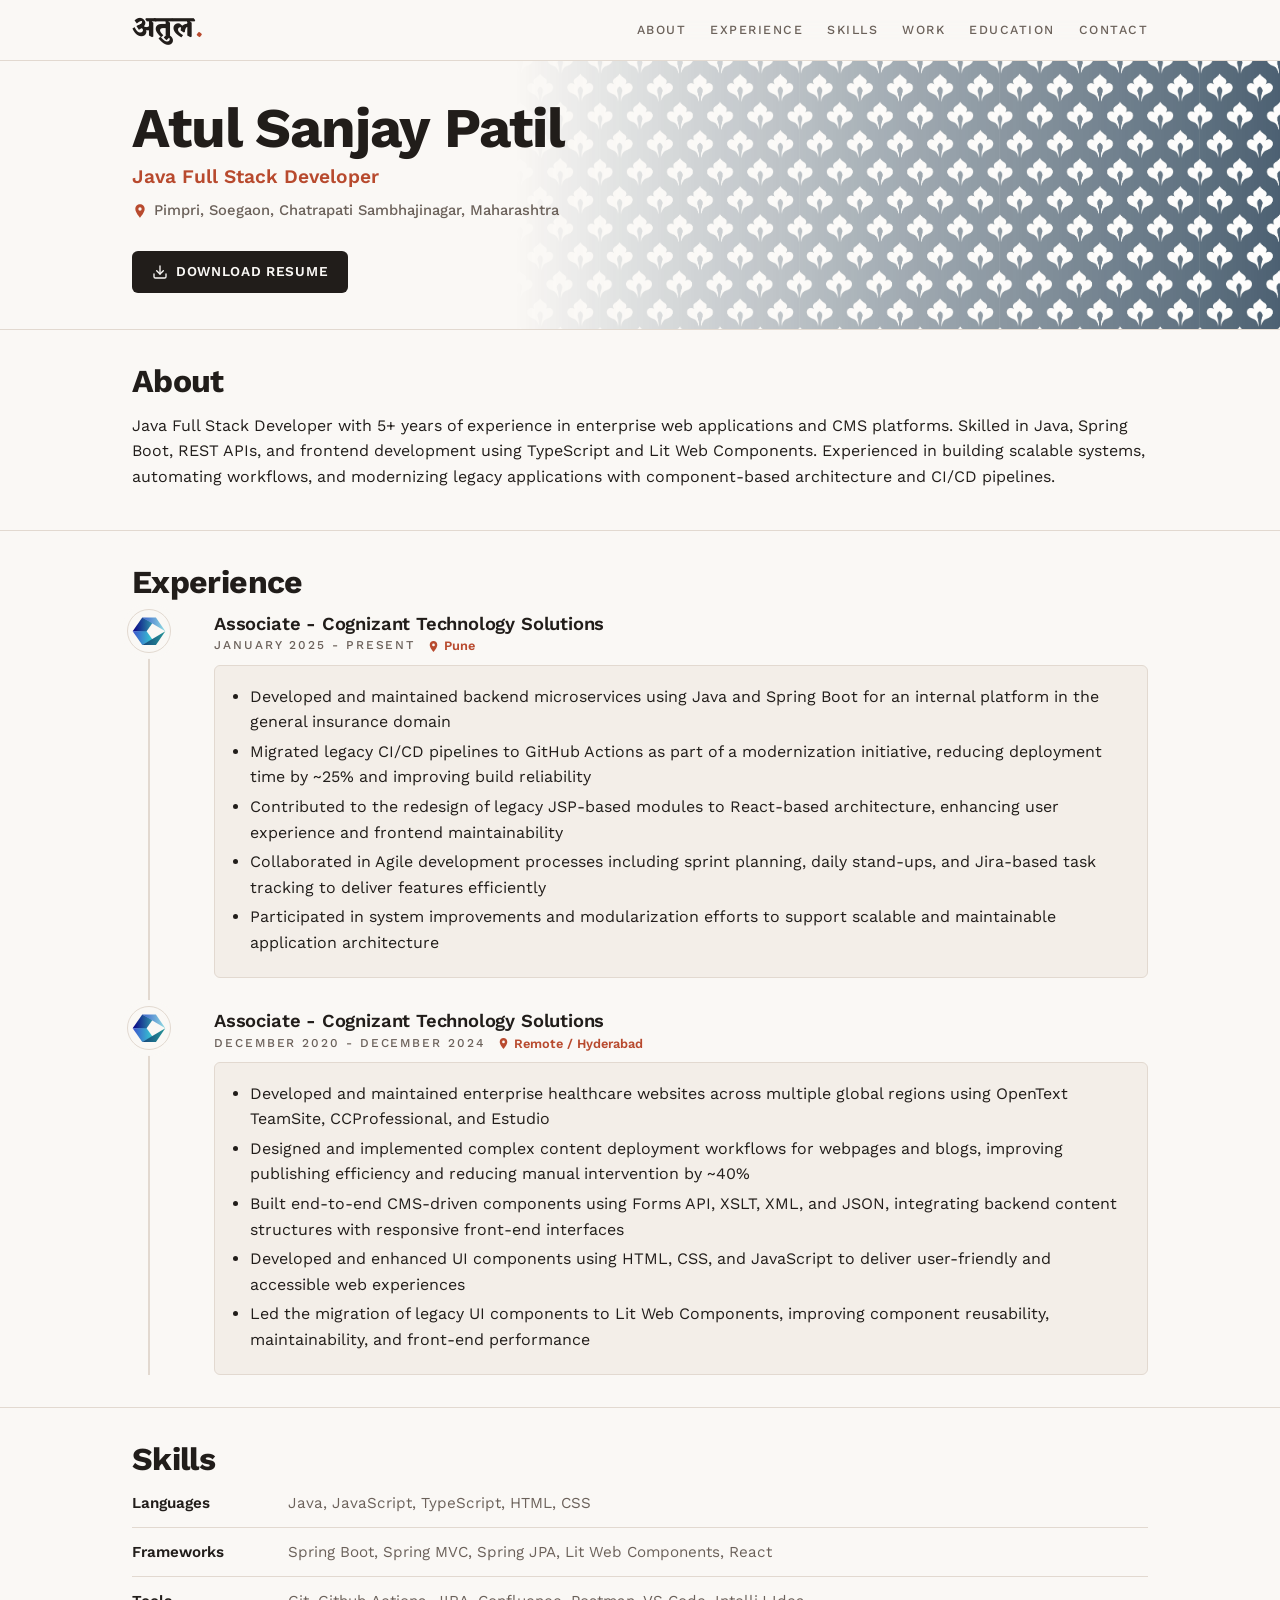
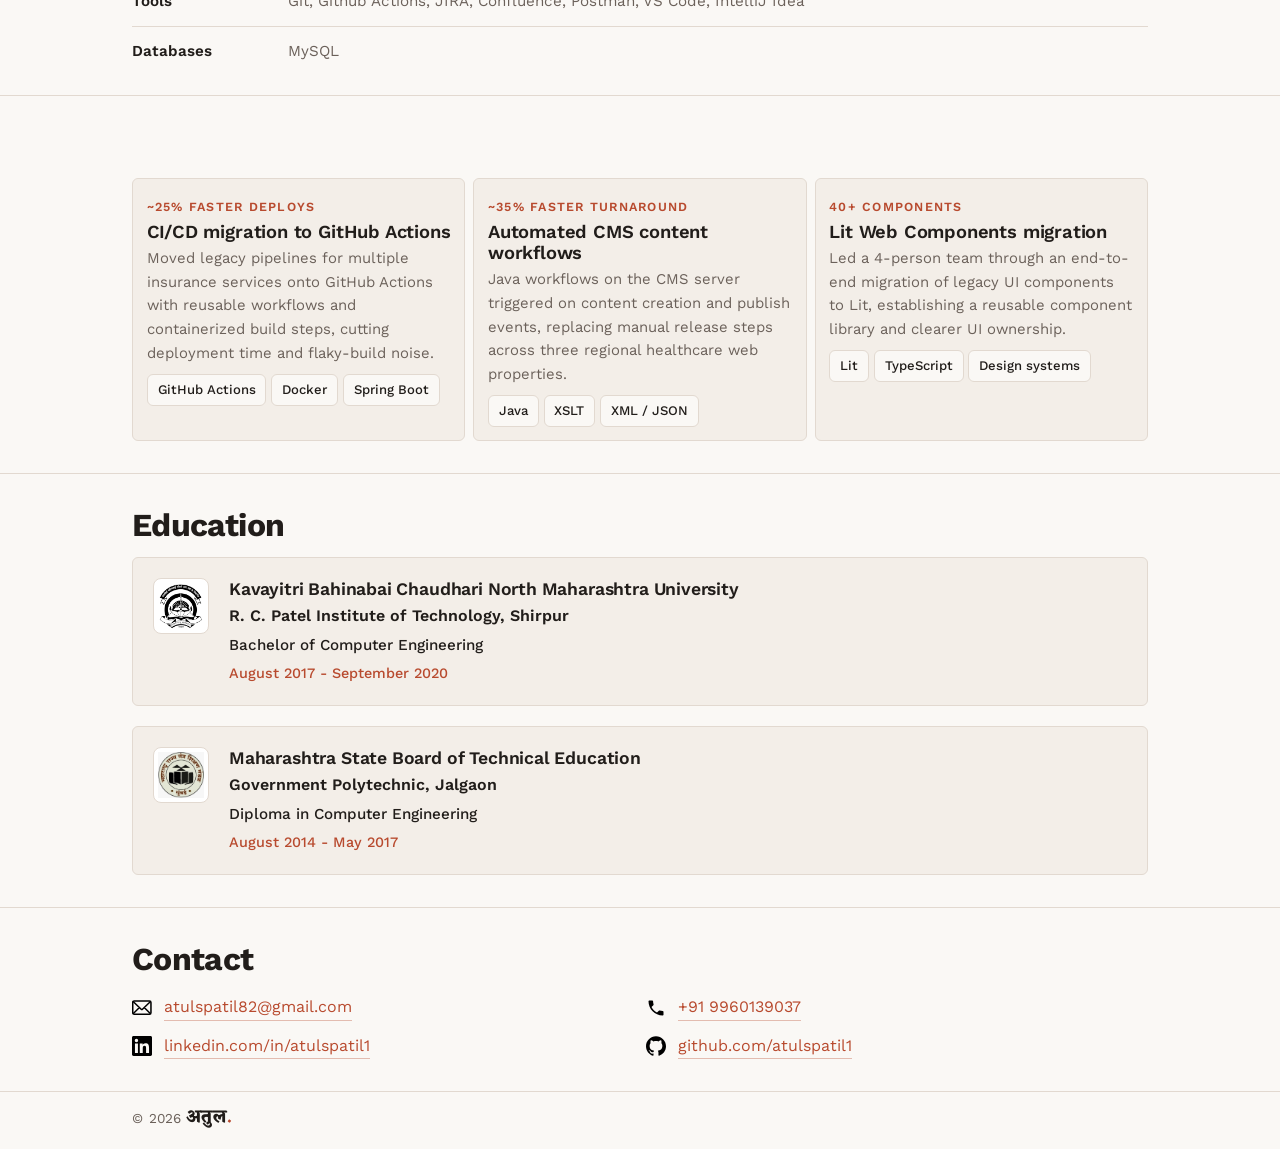
==== index.html @ c7708aee "refactor: rename webpage" ====
<!doctype html>
<html lang="en">

    <head>
        <meta charset="utf-8" />
        <meta name="viewport" content="width=device-width, initial-scale=1" />
        <title>Atul Sanjay Patil - Java Full Stack Developer</title>
        <meta name="description" content="Portfolio of Atul Sanjay Patil, a Java Full Stack Developer with 5+ years of experience." />
        <meta property="og:title" content="Atul Sanjay Patil - Java Full Stack Developer" />
        <meta property="og:description" content="Java, Spring Boot microservices, REST APIs and CI/CD automation for high-compliance enterprise platforms." />
        <meta property="og:type" content="website" />
        <link rel="canonical" href="https://atulspatil1.github.io/portfolio/" />
        <link rel="preconnect" href="https://fonts.googleapis.com" />
        <link rel="preconnect" href="https://fonts.gstatic.com" crossorigin />
        <link rel="stylesheet" href="https://fonts.googleapis.com/css2?family=Eczar:wght@700&family=Work+Sans:wght@400;500;600;700&display=swap" />
        <script type="application/ld+json">
        {
            "@context": "https://schema.org",
            "@type": "Person",
            "name": "Atul Sanjay Patil",
            "jobTitle": "Java Full Stack Developer",
            "email": "mailto:atulspatil82@gmail.com",
            "telephone": "+91-9960139037",
            "sameAs": [
            "https://linkedin.com/in/atulspatil1",
            "https://github.com/atulspatil1"
            ]
        }
        </script>
        <link rel="stylesheet" href="assets/css/style.css">
    </head>

    <body>
        <header class="site-header">
            <div class="wrap nav-inner">
                <a class="brand" href="#top">अतुल<span>.</span></a>
                <button class="mobile-menu-toggle" aria-expanded="false" aria-controls="primary-navigation" aria-label="Toggle navigation">
                    <svg class="icon-menu" width="24" height="24" viewBox="0 0 24 24" fill="none" stroke="currentColor"
                        stroke-width="2" stroke-linecap="round" stroke-linejoin="round">
                        <line x1="3" y1="12" x2="21" y2="12"></line>
                        <line x1="3" y1="6" x2="21" y2="6"></line>
                        <line x1="3" y1="18" x2="21" y2="18"></line>
                    </svg>
                    <svg class="icon-close" width="24" height="24" viewBox="0 0 24 24" fill="none" stroke="currentColor"
                        stroke-width="2" stroke-linecap="round" stroke-linejoin="round" style="display:none;">
                        <line x1="18" y1="6" x2="6" y2="18"></line>
                        <line x1="6" y1="6" x2="18" y2="18"></line>
                    </svg>
                </button>
                <nav id="primary-navigation" class="nav-links" aria-label="Section navigation">
                    <a href="#about">About</a>
                    <a href="#experience">Experience</a>
                    <a href="#skills">Skills</a>
                    <a href="#projects">Work</a>
                    <a href="#education">Education</a>
                    <a href="#contact">Contact</a>
                </nav>
            </div>
        </header>

        <main id="top">
            <!-- HERO -->
            <section class="hero">
                <div class="hero-bg"></div>
                <div class="wrap">
                    <h1 class="reveal">Atul Sanjay Patil</h1>
                    <p class="hero-title reveal">Java Full Stack Developer</p>
                    <p class="hero-location reveal">
                        <svg xmlns="http://www.w3.org/2000/svg" viewBox="0 0 24 24">
                            <path
                                d="M12 2C8.13 2 5 5.13 5 9c0 5.25 7 13 7 13s7-7.75 7-13c0-3.87-3.13-7-7-7zm0 9.5a2.5 2.5 0 1 1 0-5 2.5 2.5 0 0 1 0 5z" />
                        </svg>
                        Pimpri, Soegaon, Chatrapati Sambhajinagar, Maharashtra
                    </p>
                    <div class="reveal">
                        <a href="assets/docs/Atul-Sanjay-Patil_Resume.pdf" target="_blank" class="btn">
                            <svg xmlns="http://www.w3.org/2000/svg" width="24" height="24" viewBox="0 0 24 24" fill="none"
                                stroke="currentColor" stroke-width="2" stroke-linecap="round" stroke-linejoin="round">
                                <path d="M21 15v4a2 2 0 0 1-2 2H5a2 2 0 0 1-2-2v-4"></path>
                                <polyline points="7 10 12 15 17 10"></polyline>
                                <line x1="12" y1="15" x2="12" y2="3"></line>
                            </svg>
                            Download Resume
                        </a>
                    </div>
                </div>
            </section>

            <!-- ABOUT -->
            <section id="about">
                <div class="wrap">
                    <div class="section-head reveal">
                        <h2>About</h2>
                    </div>
                    <div class="about-text reveal">
                        <p>
                            Java Full Stack Developer with 5+ years of experience in enterprise web applications and CMS
                            platforms. Skilled in Java, Spring Boot, REST APIs, and frontend development using TypeScript
                            and Lit Web Components. Experienced in building scalable systems, automating workflows, and
                            modernizing legacy applications with component-based architecture and CI/CD pipelines.
                        </p>
                    </div>
                </div>
            </section>

            <!-- EXPERIENCE -->
            <section id="experience">
                <div class="wrap">
                    <div class="section-head reveal">
                        <h2>Experience</h2>
                    </div>
                    <div class="timeline">
                        <article class="job reveal">
                            <h3>Associate - Cognizant Technology Solutions</h3>
                            <div class="job-meta">
                                <span class="label">January 2025 - Present</span>
                                <span class="location-label">
                                    <svg xmlns="http://www.w3.org/2000/svg" viewBox="0 0 24 24">
                                        <path
                                            d="M12 2C8.13 2 5 5.13 5 9c0 5.25 7 13 7 13s7-7.75 7-13c0-3.87-3.13-7-7-7zm0 9.5a2.5 2.5 0 1 1 0-5 2.5 2.5 0 0 1 0 5z" />
                                    </svg>
                                    Pune
                                </span>
                            </div>
                            <div class="job-body">
                                <ul>
                                    <li>Developed and maintained backend microservices using Java and Spring Boot for an internal platform in the general insurance domain</li>
                                    <li>Migrated legacy CI/CD pipelines to GitHub Actions as part of a modernization initiative, reducing deployment time by ~25% and improving build reliability</li>
                                    <li>Contributed to the redesign of legacy JSP-based modules to React-based architecture, enhancing user experience and frontend maintainability</li>
                                    <li>Collaborated in Agile development processes including sprint planning, daily stand-ups, and Jira-based task tracking to deliver features efficiently</li>
                                    <li>Participated in system improvements and modularization efforts to support scalable and maintainable application architecture</li>
                                </ul>
                            </div>
                        </article>

                        <article class="job reveal">
                            <h3>Associate - Cognizant Technology Solutions</h3>
                            <div class="job-meta">
                                <span class="label">December 2020 - December 2024</span>
                                <span class="location-label">
                                    <svg xmlns="http://www.w3.org/2000/svg" viewBox="0 0 24 24">
                                        <path
                                            d="M12 2C8.13 2 5 5.13 5 9c0 5.25 7 13 7 13s7-7.75 7-13c0-3.87-3.13-7-7-7zm0 9.5a2.5 2.5 0 1 1 0-5 2.5 2.5 0 0 1 0 5z" />
                                    </svg>
                                    Remote / Hyderabad
                                </span>
                            </div>
                            <div class="job-body">
                                <ul>
                                    <li>Developed and maintained enterprise healthcare websites across multiple global regions using OpenText TeamSite, CCProfessional, and Estudio</li>
                                    <li>Designed and implemented complex content deployment workflows for webpages and blogs, improving publishing efficiency and reducing manual intervention by ~40%</li>
                                    <li>Built end-to-end CMS-driven components using Forms API, XSLT, XML, and JSON, integrating backend content structures with responsive front-end interfaces</li>
                                    <li>Developed and enhanced UI components using HTML, CSS, and JavaScript to deliver user-friendly and accessible web experiences</li>
                                    <li>Led the migration of legacy UI components to Lit Web Components, improving component reusability, maintainability, and front-end performance</li>
                                </ul>
                            </div>
                        </article>
                    </div>
                </div>
            </section>

            <!-- SKILLS -->
            <section id="skills">
                <div class="wrap">
                    <div class="section-head reveal">
                        <h2>Skills</h2>
                    </div>
                    <dl class="skills-list reveal">
                        <div class="skill-row">
                            <dt>Languages</dt>
                            <dd>Java, JavaScript, TypeScript, HTML, CSS</dd>
                        </div>
                        <div class="skill-row">
                            <dt>Frameworks</dt>
                            <dd>Spring Boot, Spring MVC, Spring JPA, Lit Web Components, React</dd>
                        </div>
                        <div class="skill-row">
                            <dt>Tools</dt>
                            <dd>Git, Github Actions, JIRA, Confluence, Postman, VS Code, IntelliJ Idea</dd>
                        </div>
                        <div class="skill-row">
                            <dt>Databases</dt>
                            <dd>MySQL</dd>
                        </div>
                    </dl>
                </div>
            </section>

            <!-- PROJECTS -->
            <section id="projects">
                <div class="wrap">
                    <div class="section-head reveal">
                        <h2>Selected Work</h2>
                    </div>
                    <div class="grid grid-3">
                        <article class="card reveal">
                            <span class="project-impact">~25% faster deploys</span>
                            <h3>CI/CD migration to GitHub Actions</h3>
                            <p>Moved legacy pipelines for multiple insurance services onto GitHub Actions with reusable workflows and containerized build steps, cutting deployment time and flaky-build noise.</p>
                            <div class="chips">
                                <span class="chip">GitHub Actions</span>
                                <span class="chip">Docker</span>
                                <span class="chip">Spring Boot</span>
                            </div>
                        </article>
                        <article class="card reveal">
                            <span class="project-impact">~35% faster turnaround</span>
                            <h3>Automated CMS content workflows</h3>
                            <p>Java workflows on the CMS server triggered on content creation and publish events, replacing manual release steps across three regional healthcare web properties.</p>
                            <div class="chips">
                                <span class="chip">Java</span>
                                <span class="chip">XSLT</span>
                                <span class="chip">XML / JSON</span>
                            </div>
                        </article>
                        <article class="card reveal">
                            <span class="project-impact">40+ components</span>
                            <h3>Lit Web Components migration</h3>
                            <p>Led a 4-person team through an end-to-end migration of legacy UI components to Lit, establishing a reusable component library and clearer UI ownership.</p>
                            <div class="chips">
                                <span class="chip">Lit</span>
                                <span class="chip">TypeScript</span>
                                <span class="chip">Design systems</span>
                            </div>
                        </article>
                    </div>
                </div>
            </section>

            <!-- EDUCATION -->
            <section id="education">
                <div class="wrap">
                    <div class="section-head reveal">
                        <h2>Education</h2>
                    </div>
                    <div class="edu-list">
                        <article class="edu-item reveal">
                            <div class="edu-logo-wrapper">
                                <img src="assets/images/kbcnmu-logo.png" alt="KBCNMU Logo" />
                            </div>
                            <div class="edu-content">
                                <h3>Kavayitri Bahinabai Chaudhari North Maharashtra University</h3>
                                <p class="edu-college">R. C. Patel Institute of Technology, Shirpur</p>
                                <p class="edu-degree">Bachelor of Computer Engineering</p>
                                <p class="edu-date">August 2017 - September 2020</p>
                            </div>
                        </article>
                        <article class="edu-item reveal">
                            <div class="edu-logo-wrapper">
                                <img src="assets/images/msbte-logo.png" alt="MSBTE Logo" />
                            </div>
                            <div class="edu-content">
                                <h3>Maharashtra State Board of Technical Education</h3>
                                <p class="edu-college">Government Polytechnic, Jalgaon</p>
                                <p class="edu-degree">Diploma in Computer Engineering</p>
                                <p class="edu-date">August 2014 - May 2017</p>
                            </div>
                        </article>
                    </div>
                </div>
            </section>

            <!-- CONTACT -->
            <section id="contact">
                <div class="wrap">
                    <div class="section-head reveal">
                        <h2>Contact</h2>
                    </div>
                    <ul class="contact-list reveal">
                        <li>
                            <img src="assets/icons/email-icon.svg" alt="Email" class="contact-icon" />
                            <a href="mailto:atulspatil82@gmail.com">atulspatil82@gmail.com</a>
                        </li>
                        <li>
                            <img src="assets/icons/phone-icon.svg" alt="Phone" class="contact-icon" />
                            <a href="tel:+919960139037">+91 9960139037</a>
                        </li>
                        <li>
                            <img src="assets/icons/linkedin-icon.svg" alt="LinkedIn" class="contact-icon" />
                            <a href="https://linkedin.com/in/atulspatil1" target="_blank"
                                rel="noopener">linkedin.com/in/atulspatil1</a>
                        </li>
                        <li>
                            <img src="assets/icons/github-icon.svg" alt="GitHub" class="contact-icon" />
                            <a href="https://github.com/atulspatil1" target="_blank"
                                rel="noopener">github.com/atulspatil1</a>
                        </li>
                    </ul>

                </div>
            </section>
        </main>

        <footer>
            <div class="wrap" style="display: flex; align-items: center; gap: 0.35rem;">© <span id="year">2026</span> <span
                    class="brand" style="font-size: 1.1rem;">अतुल<span>.</span></span></div>
        </footer>

        <script src="assets/js/main.js"></script>
    </body>

</html>
---- assets/css/style.css ----
:root {
    --base: #faf8f5;
    --surface: #f3eee8;
    --line: #e2d9d0;
    --ink: #211d1a;
    --muted: #6b615a;
    --terracotta: #b84a2e;
    --radius: 6px;
    --maxw: 1080px;
}

*,
*::before,
*::after {
    box-sizing: border-box;
}

html {
    scroll-behavior: smooth;
}

body {
    margin: 0;
    background: var(--base);
    color: var(--ink);
    font-family: "Work Sans", system-ui, -apple-system, sans-serif;
    font-size: 1rem;
    font-weight: 400;
    line-height: 1.6;
    -webkit-font-smoothing: antialiased;
}

h1,
h2,
h3 {
    margin: 0;
    line-height: 1.15;
    letter-spacing: -0.02em;
}

h1 {
    font-size: clamp(2.25rem, 6vw, 3.5rem);
    font-weight: 700;
}

h2 {
    font-size: clamp(1.5rem, 3.5vw, 1.75rem);
    font-weight: 600;
}

h3 {
    font-size: 1.15rem;
    font-weight: 600;
    letter-spacing: -0.01em;
}

p {
    margin: 0 0 0.5rem;
}

a {
    color: var(--terracotta);
    text-decoration: none;
    border-bottom: 1px solid rgba(184, 74, 46, 0.35);
    transition: color 0.2s ease, border-color 0.2s ease;
}

a:hover {
    color: #8f3722;
    border-color: #8f3722;
}

:focus-visible {
    outline: 2px solid var(--terracotta);
    outline-offset: 3px;
}

ul {
    margin: 0;
    padding-left: 1.1rem;
}

li {
    margin-bottom: 0.25rem;
}

.wrap {
    width: 100%;
    max-width: var(--maxw);
    margin: 0 auto;
    padding: 0 1.25rem;
}

.label {
    font-size: 0.75rem;
    font-weight: 500;
    letter-spacing: 0.16em;
    text-transform: uppercase;
    color: var(--muted);
}

.location-label {
    display: inline-flex;
    align-items: center;
    gap: 0.25rem;
    font-size: 0.8rem;
    font-weight: 600;
    color: var(--terracotta);
}

.location-label svg {
    width: 13px;
    height: 13px;
    fill: currentColor;
    flex-shrink: 0;
}

/* ---------- nav ---------- */
.site-header {
    position: sticky;
    top: 0;
    z-index: 40;
    background: rgba(250, 248, 245, 0.9);
    backdrop-filter: blur(10px);
    border-bottom: 1px solid var(--line);
}

.nav-inner {
    display: flex;
    align-items: center;
    justify-content: space-between;
    gap: 1rem;
    min-height: 60px;
}

.brand {
    font-family: "Eczar", system-ui, -apple-system, sans-serif;
    font-weight: 700;
    font-size: 1.7rem;
    letter-spacing: 0.01em;
    color: var(--ink);
    border: 0;
}

.brand span {
    color: var(--terracotta);
}

.mobile-menu-toggle {
    display: block;
    background: none;
    border: none;
    color: var(--ink);
    cursor: pointer;
    padding: 0.5rem;
    margin-right: -0.5rem;
    z-index: 100;
}

.mobile-menu-toggle svg {
    width: 24px;
    height: 24px;
}

.nav-links {
    display: none;
    position: absolute;
    top: 100%;
    left: 0;
    width: 100%;
    background: rgba(250, 248, 245, 0.98);
    backdrop-filter: blur(10px);
    flex-direction: column;
    gap: 1.5rem;
    padding: 2rem 1.5rem;
    border-bottom: 1px solid var(--line);
    box-shadow: 0 10px 20px rgba(0, 0, 0, 0.05);
}

.nav-links.active {
    display: flex;
}

.nav-links a {
    font-size: 1rem;
    font-weight: 500;
    letter-spacing: 0.12em;
    text-transform: uppercase;
    color: var(--muted);
    border: 0;
    padding: 0.5rem 0;
}

.nav-links a:hover {
    color: var(--terracotta);
}

/* ---------- sections ---------- */
section {
    padding: 1.5rem 0;
    border-top: 1px solid var(--line);
    scroll-margin-top: 75px;
}

.section-head {
    margin-bottom: 0.75rem;
}

.section-head h2 {
    font-size: clamp(1.5rem, 3.5vw, 2rem);
    font-weight: 700;
    letter-spacing: -0.02em;
    color: var(--ink);
    margin: 0;
    line-height: 1.2;
}

.hero {
    position: relative;
    border-top: 0;
    padding: 1.5rem 0 1.75rem;
    overflow: hidden;
}

.hero-bg {
    position: absolute;
    top: 0;
    right: 0;
    bottom: 0;
    left: 0;
    background-image: url('../motifs/red-kamal.png');
    transition: background-image 1s ease-in-out;
    background-repeat: repeat;
    background-size: 200px;
    opacity: 0.7;
    mask-image: linear-gradient(to right, transparent 0%, transparent 40%, black 100%);
    -webkit-mask-image: linear-gradient(to right, transparent 0%, transparent 40%, black 100%);
    pointer-events: none;
    z-index: 0;
}

.hero .wrap {
    position: relative;
    z-index: 1;
}

.hero h1 {
    margin: 0.2rem 0 0.1rem;
}

.hero-title {
    font-size: clamp(1rem, 2.4vw, 1.2rem);
    font-weight: 600;
    color: var(--terracotta);
    margin-bottom: 0.4rem;
}

.hero-location {
    display: flex;
    align-items: center;
    gap: 0.4rem;
    color: var(--muted);
    font-size: 0.92rem;
    font-weight: 500;
    margin-top: 0.25rem;
}

.hero-location svg {
    width: 16px;
    height: 16px;
    fill: var(--terracotta);
    flex-shrink: 0;
}

.btn {
    display: inline-flex;
    align-items: center;
    gap: 0.5rem;
    background: var(--ink);
    color: var(--base);
    padding: 0.65rem 1.25rem;
    border-radius: var(--radius);
    font-size: 0.85rem;
    font-weight: 600;
    letter-spacing: 0.05em;
    text-transform: uppercase;
    border: 0;
    margin-top: 1.25rem;
    transition: transform 0.2s, background 0.2s;
}

.btn:hover {
    transform: translateY(-2px);
    background: var(--terracotta);
    color: #fff;
}

.btn svg {
    width: 16px;
    height: 16px;
}

/* ---------- about ---------- */
/* ---------- timeline ---------- */
.timeline {
    position: relative;
    padding-left: 3rem;
    margin-left: 0.5rem;
    border-left: 2px solid var(--line);
}

.job {
    position: relative;
    padding-bottom: 2rem;
}

.job:last-child {
    padding-bottom: 0;
}

.job::before {
    content: "";
    position: absolute;
    left: calc(-3rem - 23px);
    top: -0.25rem;
    width: 44px;
    height: 44px;
    background-image: url('../icons/cognizant-logo.svg');
    background-size: 80%;
    background-repeat: no-repeat;
    background-position: center;
    background-color: var(--base);
    border: 1px solid var(--line);
    border-radius: 50%;
    box-shadow: 0 0 0 6px var(--base);
}

.job-meta {
    display: flex;
    flex-wrap: wrap;
    gap: 0.35rem 0.75rem;
    margin: 0.15rem 0 0.5rem;
}

.job-body {
    background: var(--surface);
    border: 1px solid var(--line);
    border-radius: var(--radius);
    padding: 0.9rem;
    transition: transform 0.2s ease, box-shadow 0.2s ease, border-color 0.2s ease;
}

.job-body:hover {
    transform: translateY(-3px);
    border-color: rgba(184, 74, 46, 0.5);
    box-shadow: 0 14px 30px -20px rgba(33, 29, 26, 0.7);
}

/* ---------- skills list ---------- */
.skills-list {
    margin: 0;
    padding: 0;
    display: flex;
    flex-direction: column;
    gap: 0.75rem;
}

.skill-row {
    display: grid;
    grid-template-columns: 1fr;
    gap: 0.15rem;
    padding-bottom: 0.75rem;
    border-bottom: 1px solid var(--line);
}

.skill-row:last-child {
    border-bottom: none;
    padding-bottom: 0;
}

.skill-row dt {
    font-weight: 600;
    color: var(--ink);
    font-size: 0.95rem;
}

.skill-row dd {
    margin: 0;
    color: var(--muted);
    font-size: 0.95rem;
    line-height: 1.5;
}

/* ---------- education ---------- */
.edu-list {
    display: flex;
    flex-direction: column;
    gap: 1.25rem;
}

.edu-item {
    display: flex;
    gap: 1.25rem;
    align-items: flex-start;
    padding: 1.25rem;
    background: var(--surface);
    border: 1px solid var(--line);
    border-radius: var(--radius);
    transition: transform 0.2s ease, box-shadow 0.2s ease, border-color 0.2s ease;
}

.edu-item:hover {
    transform: translateY(-3px);
    border-color: rgba(184, 74, 46, 0.4);
    box-shadow: 0 12px 24px -12px rgba(33, 29, 26, 0.5);
}

.edu-logo-wrapper {
    width: 56px;
    height: 56px;
    flex-shrink: 0;
    background: #fff;
    border-radius: 8px;
    border: 1px solid var(--line);
    padding: 4px;
    display: flex;
    align-items: center;
    justify-content: center;
}

.edu-logo-wrapper img {
    max-width: 100%;
    max-height: 100%;
    object-fit: contain;
}

.edu-content h3 {
    margin: 0 0 0.15rem;
    font-size: 1.1rem;
    color: var(--ink);
    line-height: 1.3;
}

.edu-college {
    font-weight: 600;
    color: var(--ink);
    margin-bottom: 0.25rem;
    font-size: 1rem;
}

.edu-degree {
    font-weight: 500;
    color: var(--ink);
    font-size: 0.95rem;
    margin-bottom: 0.3rem;
}

.edu-date {
    color: var(--terracotta);
    font-size: 0.9rem;
    font-weight: 500;
    margin: 0;
}


@media (max-width: 640px) {
    .edu-item {
        flex-direction: column;
        gap: 1rem;
        padding: 1.25rem;
    }
}

/* ---------- cards / grids ---------- */
.grid {
    display: grid;
    gap: 0.5rem;
}

.card {
    background: var(--surface);
    border: 1px solid var(--line);
    border-radius: var(--radius);
    padding: 0.85rem;
    transition: transform 0.2s ease, box-shadow 0.2s ease, border-color 0.2s ease;
}

.card:hover {
    transform: translateY(-3px);
    border-color: rgba(184, 74, 46, 0.5);
    box-shadow: 0 14px 30px -20px rgba(33, 29, 26, 0.7);
}

.chips {
    display: flex;
    flex-wrap: wrap;
    gap: 0.3rem;
    margin-top: 0.5rem;
}

.chip {
    border: 1px solid var(--line);
    background: var(--base);
    border-radius: var(--radius);
    padding: 0.28rem 0.62rem;
    font-size: 0.82rem;
    font-weight: 500;
    color: var(--ink);
}

.project-impact {
    display: inline-block;
    margin-bottom: 0.25rem;
    font-size: 0.78rem;
    font-weight: 600;
    letter-spacing: 0.1em;
    text-transform: uppercase;
    color: var(--terracotta);
}

.card p {
    margin: 0.3rem 0 0;
    color: var(--muted);
    font-size: 0.93rem;
}

/* ---------- contact ---------- */
.contact-list {
    list-style: none;
    padding: 0;
    margin: 1rem 0 0;
    display: grid;
    gap: 1.25rem;
}

.contact-list li {
    display: flex;
    align-items: center;
    gap: 0.75rem;
    margin: 0;
}

.contact-icon {
    width: 20px;
    height: 20px;
    color: var(--muted);
    flex-shrink: 0;
    object-fit: contain;
}

.contact-list a {
    font-size: 1rem;
}

footer {
    border-top: 1px solid var(--line);
    padding: 0.75rem 0 1rem;
    color: var(--muted);
    font-size: 0.85rem;
}

/* ---------- motion ---------- */
.reveal {
    opacity: 0;
    transform: translateY(12px);
    transition: opacity 0.7s ease, transform 0.7s ease;
}

.reveal.is-visible {
    opacity: 1;
    transform: none;
}

@media (min-width: 768px) {
    .wrap {
        padding: 0 2rem;
    }

    section {
        padding: 2rem 0;
    }

    .mobile-menu-toggle {
        display: none;
    }

    .nav-links {
        display: flex;
        position: static;
        width: auto;
        background: none;
        flex-direction: row;
        gap: 1.5rem;
        padding: 0;
        border: none;
        box-shadow: none;
    }

    .nav-links a {
        padding: 0;
        font-size: 0.78rem;
    }

    .skill-row {
        grid-template-columns: 140px 1fr;
        gap: 1rem;
        align-items: baseline;
    }

    .grid-3 {
        grid-template-columns: repeat(3, 1fr);
    }

    .timeline {
        padding-left: 4rem;
        margin-left: 1rem;
    }

    .job::before {
        left: calc(-4rem - 23px);
    }

    .job-body {
        padding: 1.1rem;
    }

    .contact-list {
        grid-template-columns: repeat(2, 1fr);
        gap: 0.75rem;
    }

    .hero {
        padding: 2rem 0 2.25rem;
    }

}

@media (min-width: 1024px) {
    .grid-3 {
        grid-template-columns: repeat(3, 1fr);
    }
}

@media (prefers-reduced-motion: reduce) {
    html {
        scroll-behavior: auto;
    }

    .reveal {
        opacity: 1;
        transform: none;
        transition: none;
    }

    .card:hover,
    .job-body:hover {
        transform: none;
    }
}
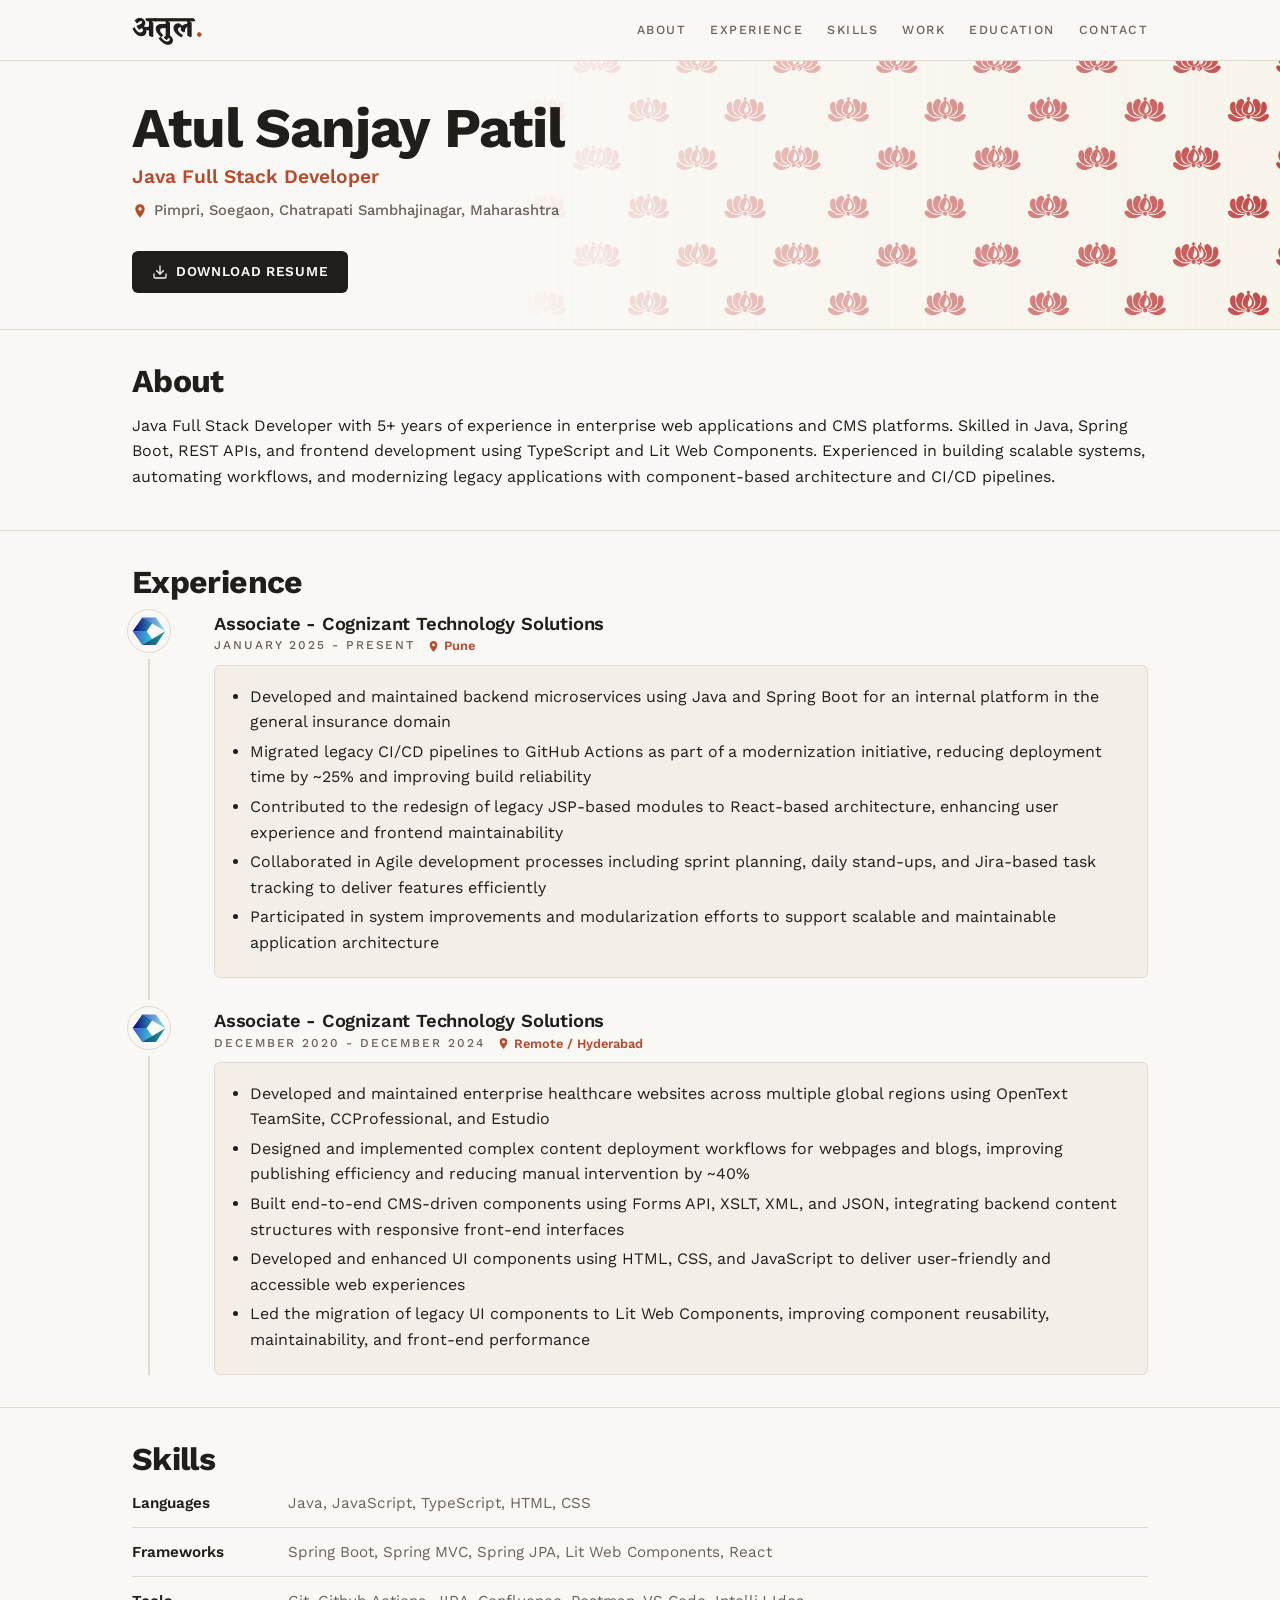
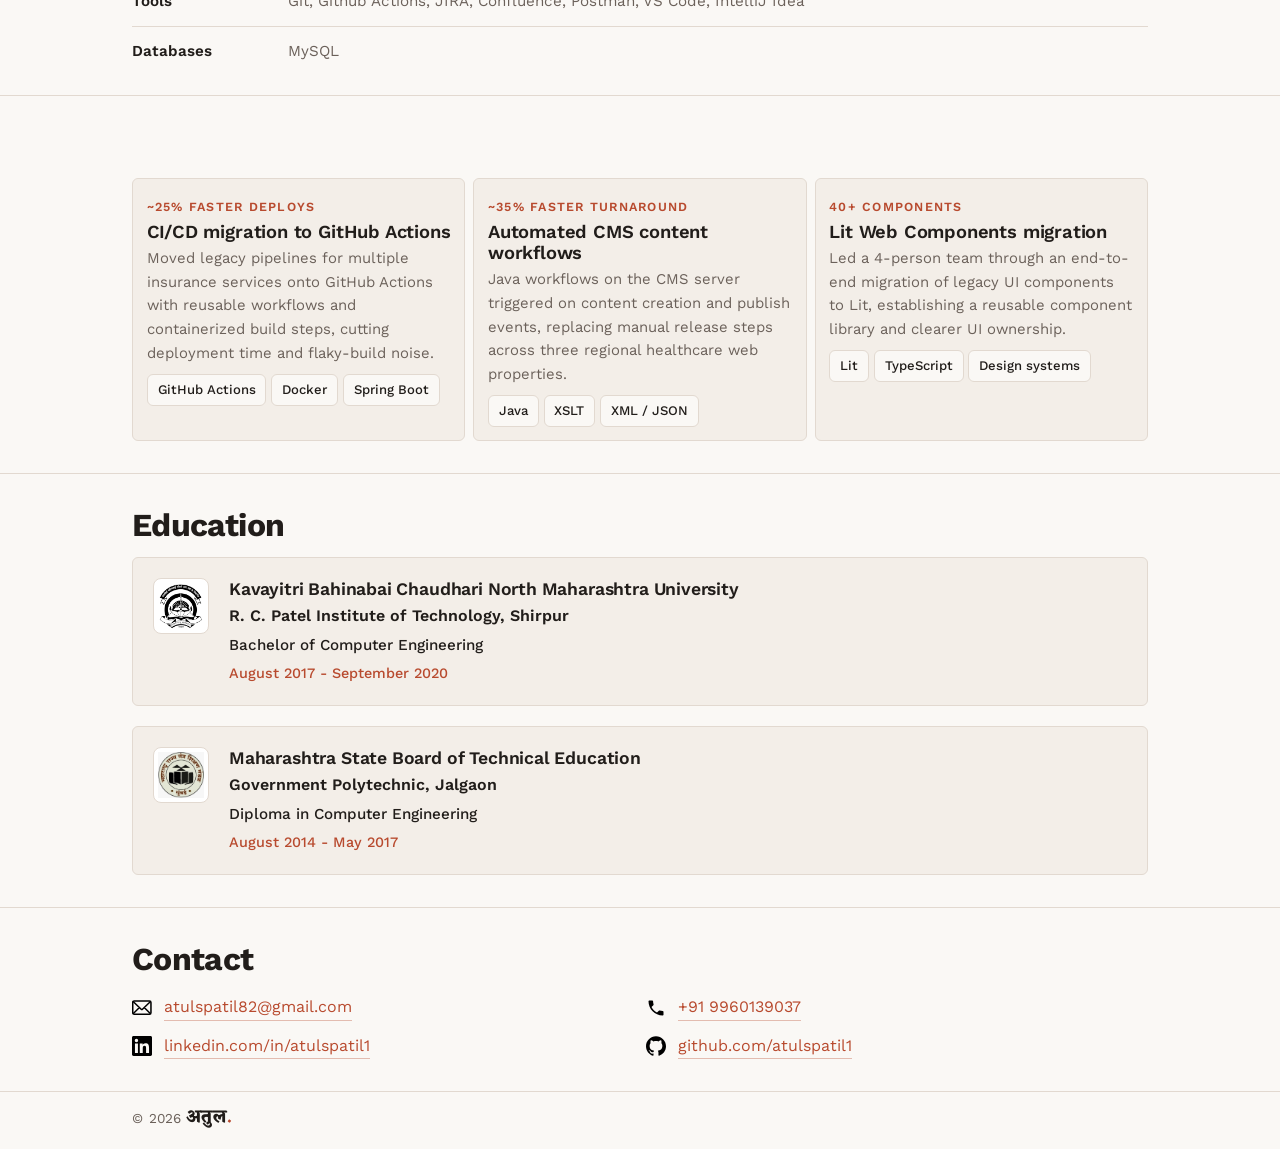
==== commit 13f75eec: "feat: favicon" ====
--- a/index.html
+++ b/index.html
@@ -4,6 +4,7 @@
     <head>
         <meta charset="utf-8" />
         <meta name="viewport" content="width=device-width, initial-scale=1" />
+        <link rel="icon" type="image/svg+xml" href="assets/icons/favicon.svg" />
         <title>Atul Sanjay Patil - Java Full Stack Developer</title>
         <meta name="description" content="Portfolio of Atul Sanjay Patil, a Java Full Stack Developer with 5+ years of experience." />
         <meta property="og:title" content="Atul Sanjay Patil - Java Full Stack Developer" />
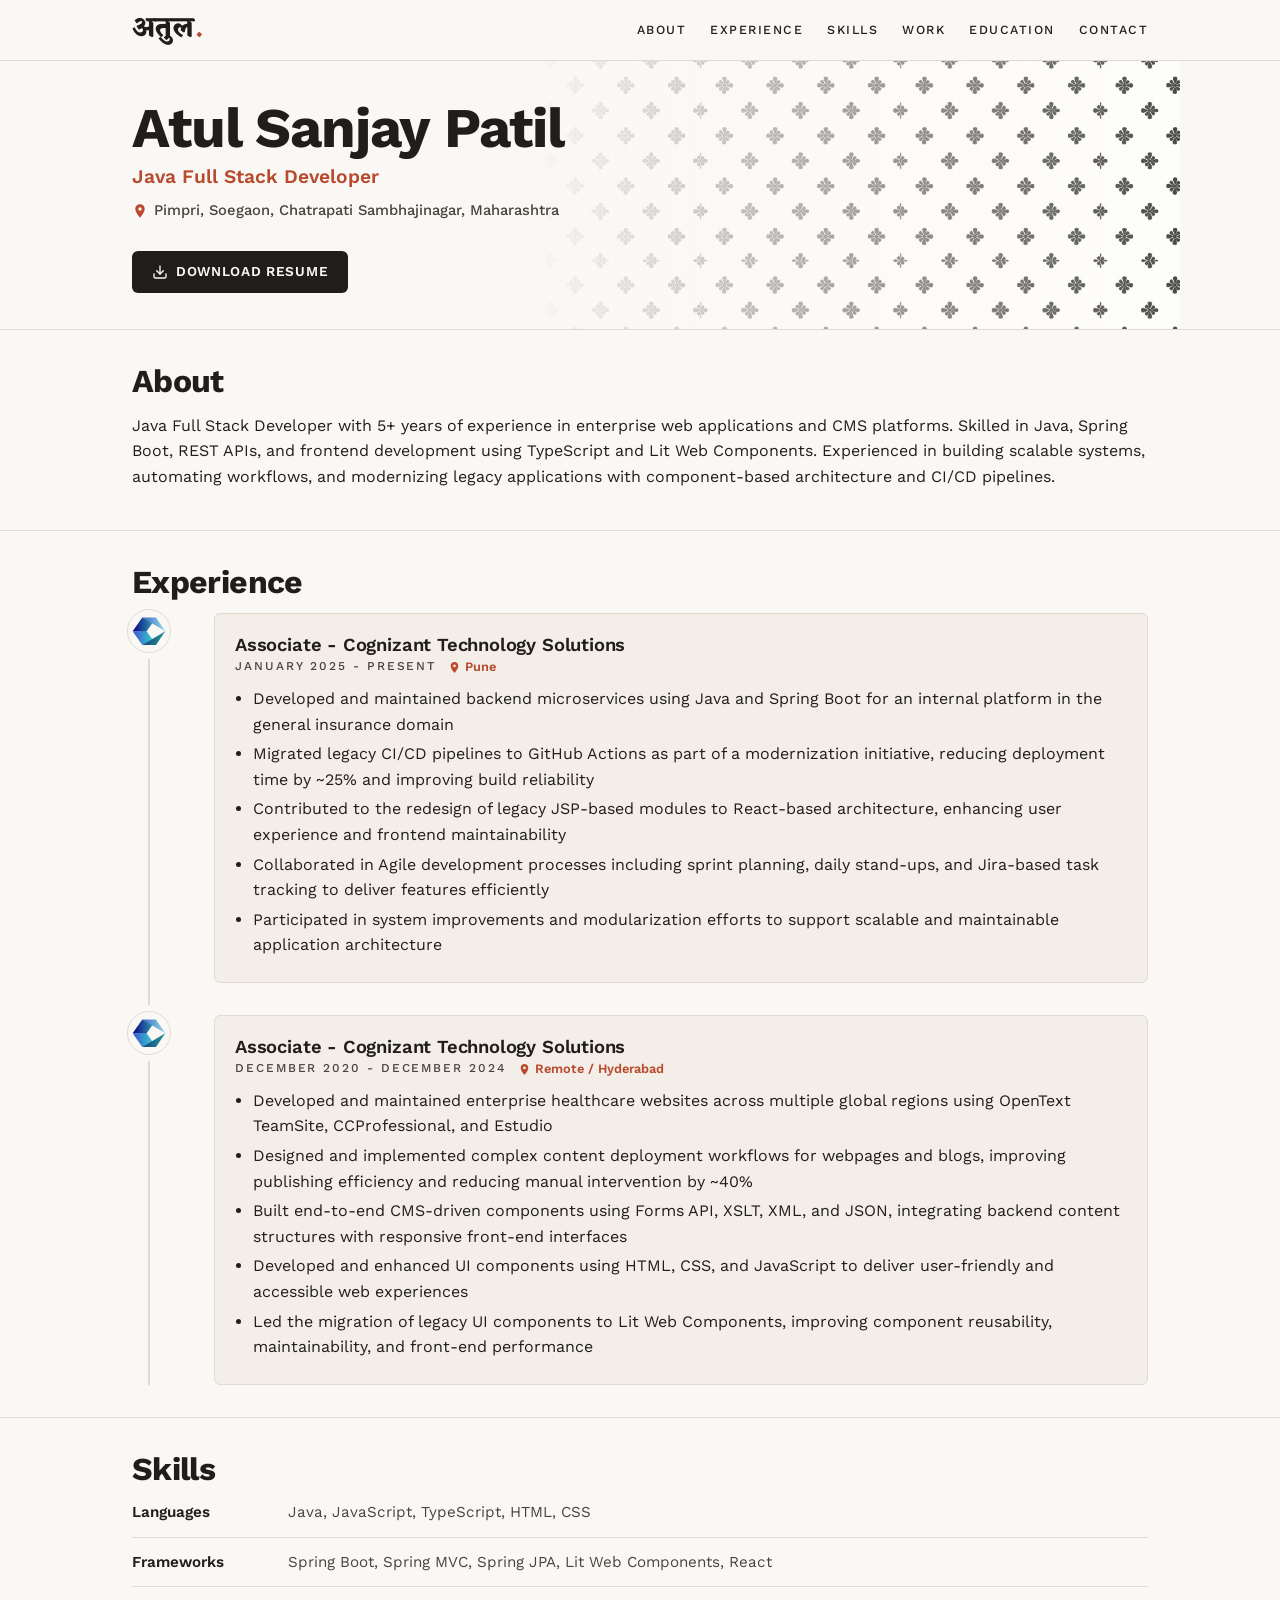
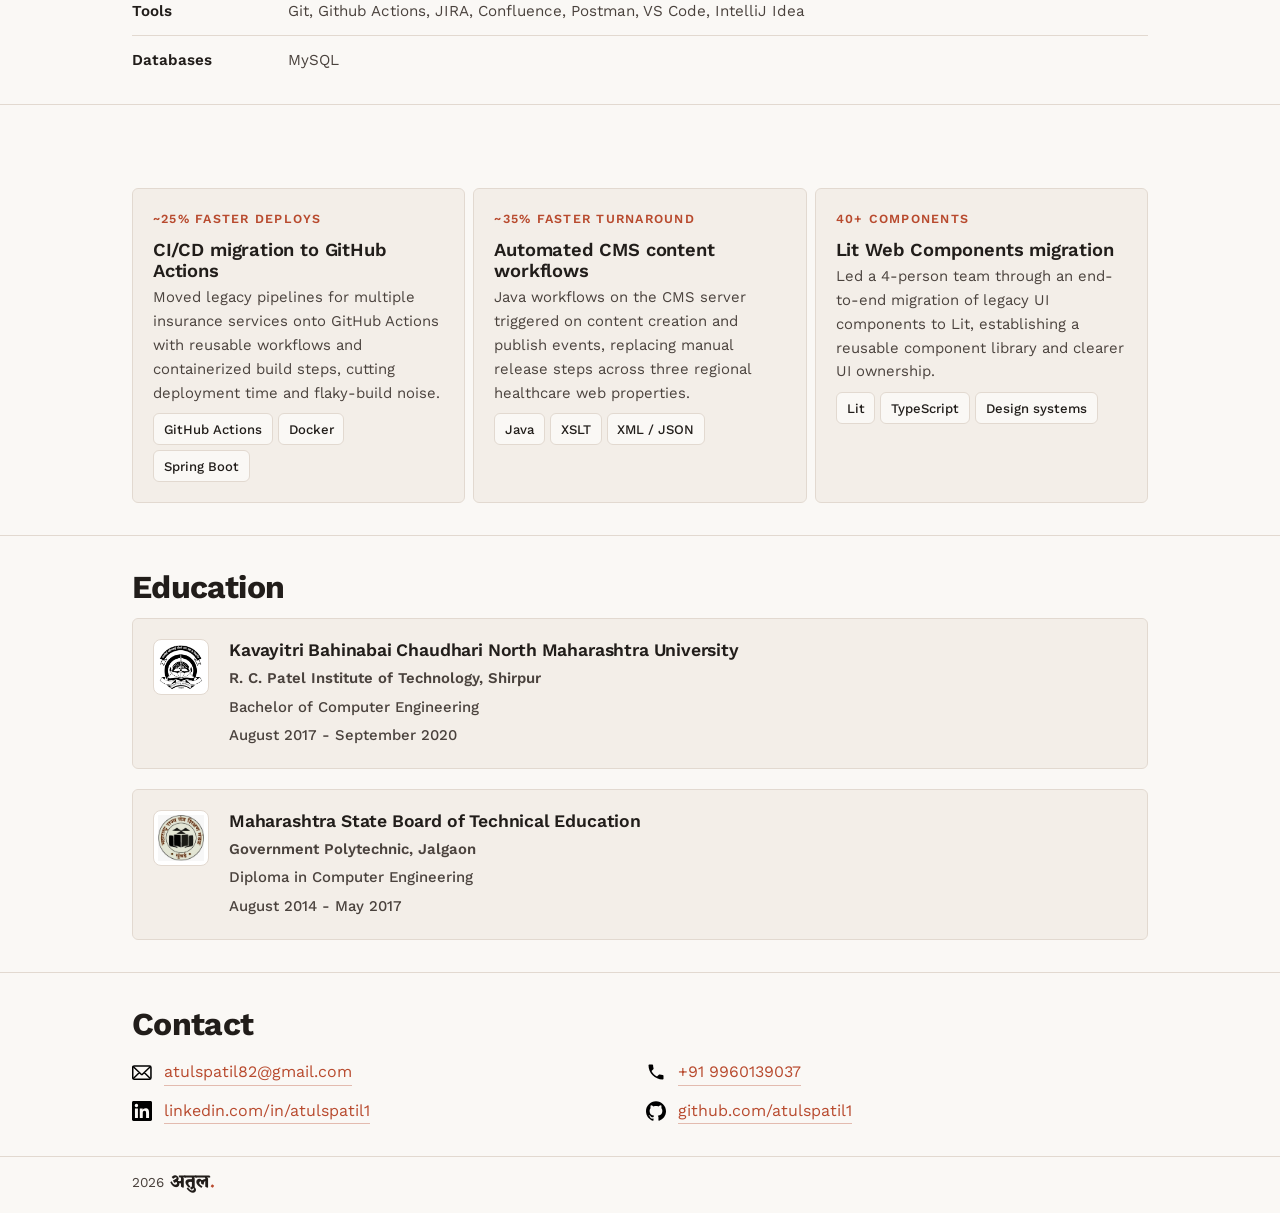
==== commit 34e027ab: "feat: hero, cards, visuals improvements" ====
--- a/index.html
+++ b/index.html
@@ -1,20 +1,20 @@
 <!doctype html>
 <html lang="en">
 
-    <head>
-        <meta charset="utf-8" />
-        <meta name="viewport" content="width=device-width, initial-scale=1" />
-        <link rel="icon" type="image/svg+xml" href="assets/icons/favicon.svg" />
-        <title>Atul Sanjay Patil - Java Full Stack Developer</title>
-        <meta name="description" content="Portfolio of Atul Sanjay Patil, a Java Full Stack Developer with 5+ years of experience." />
-        <meta property="og:title" content="Atul Sanjay Patil - Java Full Stack Developer" />
-        <meta property="og:description" content="Java, Spring Boot microservices, REST APIs and CI/CD automation for high-compliance enterprise platforms." />
-        <meta property="og:type" content="website" />
-        <link rel="canonical" href="https://atulspatil1.github.io/portfolio/" />
-        <link rel="preconnect" href="https://fonts.googleapis.com" />
-        <link rel="preconnect" href="https://fonts.gstatic.com" crossorigin />
-        <link rel="stylesheet" href="https://fonts.googleapis.com/css2?family=Eczar:wght@700&family=Work+Sans:wght@400;500;600;700&display=swap" />
-        <script type="application/ld+json">
+<head>
+    <meta charset="utf-8" />
+    <meta name="viewport" content="width=device-width, initial-scale=1" />
+    <link rel="icon" type="image/svg+xml" href="assets/icons/favicon.svg" />
+    <title>Atul Sanjay Patil - Java Full Stack Developer</title>
+    <meta name="description" content="Portfolio of Atul Sanjay Patil, a Java Full Stack Developer with 5+ years of experience." />
+    <meta property="og:title" content="Atul Sanjay Patil - Java Full Stack Developer" />
+    <meta property="og:description" content="Java, Spring Boot microservices, REST APIs and CI/CD automation for high-compliance enterprise platforms." />
+    <meta property="og:type" content="website" />
+    <link rel="canonical" href="https://atulspatil1.github.io/portfolio/" />
+    <link rel="preconnect" href="https://fonts.googleapis.com" />
+    <link rel="preconnect" href="https://fonts.gstatic.com" crossorigin />
+    <link rel="stylesheet" href="https://fonts.googleapis.com/css2?family=Eczar:wght@700&family=Work+Sans:wght@400;500;600;700&display=swap" />
+    <script type="application/ld+json">
         {
             "@context": "https://schema.org",
             "@type": "Person",
@@ -27,91 +27,88 @@
             "https://github.com/atulspatil1"
             ]
         }
-        </script>
-        <link rel="stylesheet" href="assets/css/style.css">
-    </head>
-
-    <body>
-        <header class="site-header">
-            <div class="wrap nav-inner">
-                <a class="brand" href="#top">अतुल<span>.</span></a>
-                <button class="mobile-menu-toggle" aria-expanded="false" aria-controls="primary-navigation" aria-label="Toggle navigation">
-                    <svg class="icon-menu" width="24" height="24" viewBox="0 0 24 24" fill="none" stroke="currentColor"
-                        stroke-width="2" stroke-linecap="round" stroke-linejoin="round">
-                        <line x1="3" y1="12" x2="21" y2="12"></line>
-                        <line x1="3" y1="6" x2="21" y2="6"></line>
-                        <line x1="3" y1="18" x2="21" y2="18"></line>
+    </script>
+    <link rel="stylesheet" href="assets/css/style.css">
+</head>
+
+<body>
+    <header class="site-header">
+        <div class="wrap nav-inner">
+            <a class="brand" href="#top">अतुल<span>.</span></a>
+            <button class="mobile-menu-toggle" aria-expanded="false" aria-controls="primary-navigation"
+                aria-label="Toggle navigation">
+                <svg class="icon-menu" width="24" height="24" viewBox="0 0 24 24" fill="none" stroke="currentColor"
+                    stroke-width="2" stroke-linecap="round" stroke-linejoin="round">
+                    <line x1="3" y1="12" x2="21" y2="12"></line>
+                    <line x1="3" y1="6" x2="21" y2="6"></line>
+                    <line x1="3" y1="18" x2="21" y2="18"></line>
+                </svg>
+                <svg class="icon-close" width="24" height="24" viewBox="0 0 24 24" fill="none" stroke="currentColor"
+                    stroke-width="2" stroke-linecap="round" stroke-linejoin="round" style="display:none;">
+                    <line x1="18" y1="6" x2="6" y2="18"></line>
+                    <line x1="6" y1="6" x2="18" y2="18"></line>
+                </svg>
+            </button>
+            <nav id="primary-navigation" class="nav-links" aria-label="Section navigation">
+                <a href="#about">About</a>
+                <a href="#experience">Experience</a>
+                <a href="#skills">Skills</a>
+                <a href="#projects">Work</a>
+                <a href="#education">Education</a>
+                <a href="#contact">Contact</a>
+            </nav>
+        </div>
+    </header>
+
+    <main id="top">
+        <!-- HERO -->
+        <section class="hero">
+            <div class="hero-bg"></div>
+            <div class="wrap">
+                <h1 class="reveal">Atul Sanjay Patil</h1>
+                <p class="hero-title reveal">Java Full Stack Developer</p>
+                <p class="hero-location reveal">
+                    <svg xmlns="http://www.w3.org/2000/svg" viewBox="0 0 24 24">
+                        <path
+                            d="M12 2C8.13 2 5 5.13 5 9c0 5.25 7 13 7 13s7-7.75 7-13c0-3.87-3.13-7-7-7zm0 9.5a2.5 2.5 0 1 1 0-5 2.5 2.5 0 0 1 0 5z" />
                     </svg>
-                    <svg class="icon-close" width="24" height="24" viewBox="0 0 24 24" fill="none" stroke="currentColor"
-                        stroke-width="2" stroke-linecap="round" stroke-linejoin="round" style="display:none;">
-                        <line x1="18" y1="6" x2="6" y2="18"></line>
-                        <line x1="6" y1="6" x2="18" y2="18"></line>
-                    </svg>
-                </button>
-                <nav id="primary-navigation" class="nav-links" aria-label="Section navigation">
-                    <a href="#about">About</a>
-                    <a href="#experience">Experience</a>
-                    <a href="#skills">Skills</a>
-                    <a href="#projects">Work</a>
-                    <a href="#education">Education</a>
-                    <a href="#contact">Contact</a>
-                </nav>
-            </div>
-        </header>
-
-        <main id="top">
-            <!-- HERO -->
-            <section class="hero">
-                <div class="hero-bg"></div>
-                <div class="wrap">
-                    <h1 class="reveal">Atul Sanjay Patil</h1>
-                    <p class="hero-title reveal">Java Full Stack Developer</p>
-                    <p class="hero-location reveal">
-                        <svg xmlns="http://www.w3.org/2000/svg" viewBox="0 0 24 24">
-                            <path
-                                d="M12 2C8.13 2 5 5.13 5 9c0 5.25 7 13 7 13s7-7.75 7-13c0-3.87-3.13-7-7-7zm0 9.5a2.5 2.5 0 1 1 0-5 2.5 2.5 0 0 1 0 5z" />
+                    Pimpri, Soegaon, Chatrapati Sambhajinagar, Maharashtra
+                </p>
+                <div class="reveal">
+                    <a href="assets/docs/Atul-Sanjay-Patil_Resume.pdf" target="_blank" class="btn">
+                        <svg xmlns="http://www.w3.org/2000/svg" width="24" height="24" viewBox="0 0 24 24" fill="none"
+                            stroke="currentColor" stroke-width="2" stroke-linecap="round" stroke-linejoin="round">
+                            <path d="M21 15v4a2 2 0 0 1-2 2H5a2 2 0 0 1-2-2v-4"></path>
+                            <polyline points="7 10 12 15 17 10"></polyline>
+                            <line x1="12" y1="15" x2="12" y2="3"></line>
                         </svg>
-                        Pimpri, Soegaon, Chatrapati Sambhajinagar, Maharashtra
-                    </p>
-                    <div class="reveal">
-                        <a href="assets/docs/Atul-Sanjay-Patil_Resume.pdf" target="_blank" class="btn">
-                            <svg xmlns="http://www.w3.org/2000/svg" width="24" height="24" viewBox="0 0 24 24" fill="none"
-                                stroke="currentColor" stroke-width="2" stroke-linecap="round" stroke-linejoin="round">
-                                <path d="M21 15v4a2 2 0 0 1-2 2H5a2 2 0 0 1-2-2v-4"></path>
-                                <polyline points="7 10 12 15 17 10"></polyline>
-                                <line x1="12" y1="15" x2="12" y2="3"></line>
-                            </svg>
-                            Download Resume
-                        </a>
-                    </div>
-                </div>
-            </section>
-
-            <!-- ABOUT -->
-            <section id="about">
-                <div class="wrap">
-                    <div class="section-head reveal">
-                        <h2>About</h2>
-                    </div>
-                    <div class="about-text reveal">
-                        <p>
-                            Java Full Stack Developer with 5+ years of experience in enterprise web applications and CMS
-                            platforms. Skilled in Java, Spring Boot, REST APIs, and frontend development using TypeScript
-                            and Lit Web Components. Experienced in building scalable systems, automating workflows, and
-                            modernizing legacy applications with component-based architecture and CI/CD pipelines.
-                        </p>
-                    </div>
-                </div>
-            </section>
-
-            <!-- EXPERIENCE -->
-            <section id="experience">
-                <div class="wrap">
-                    <div class="section-head reveal">
-                        <h2>Experience</h2>
-                    </div>
-                    <div class="timeline">
-                        <article class="job reveal">
+                        Download Resume
+                    </a>
+                </div>
+            </div>
+        </section>
+
+        <!-- ABOUT -->
+        <section id="about">
+            <div class="wrap">
+                <div class="section-head reveal">
+                    <h2>About</h2>
+                </div>
+                <div class="about-text reveal">
+                    <p>Java Full Stack Developer with 5+ years of experience in enterprise web applications and CMS platforms. Skilled in Java, Spring Boot, REST APIs, and frontend development using TypeScript and Lit Web Components. Experienced in building scalable systems, automating workflows, and modernizing legacy applications with component-based architecture and CI/CD pipelines.</p>
+                </div>
+            </div>
+        </section>
+
+        <!-- EXPERIENCE -->
+        <section id="experience">
+            <div class="wrap">
+                <div class="section-head reveal">
+                    <h2>Experience</h2>
+                </div>
+                <div class="timeline">
+                    <article class="job reveal">
+                        <div class="job-body card">
                             <h3>Associate - Cognizant Technology Solutions</h3>
                             <div class="job-meta">
                                 <span class="label">January 2025 - Present</span>
@@ -123,18 +120,18 @@
                                     Pune
                                 </span>
                             </div>
-                            <div class="job-body">
-                                <ul>
-                                    <li>Developed and maintained backend microservices using Java and Spring Boot for an internal platform in the general insurance domain</li>
-                                    <li>Migrated legacy CI/CD pipelines to GitHub Actions as part of a modernization initiative, reducing deployment time by ~25% and improving build reliability</li>
-                                    <li>Contributed to the redesign of legacy JSP-based modules to React-based architecture, enhancing user experience and frontend maintainability</li>
-                                    <li>Collaborated in Agile development processes including sprint planning, daily stand-ups, and Jira-based task tracking to deliver features efficiently</li>
-                                    <li>Participated in system improvements and modularization efforts to support scalable and maintainable application architecture</li>
-                                </ul>
-                            </div>
-                        </article>
-
-                        <article class="job reveal">
+                            <ul>
+                                <li>Developed and maintained backend microservices using Java and Spring Boot for an internal platform in the general insurance domain</li>
+                                <li>Migrated legacy CI/CD pipelines to GitHub Actions as part of a modernization initiative, reducing deployment time by ~25% and improving build reliability</li>
+                                <li>Contributed to the redesign of legacy JSP-based modules to React-based architecture, enhancing user experience and frontend maintainability</li>
+                                <li>Collaborated in Agile development processes including sprint planning, daily stand-ups, and Jira-based task tracking to deliver features efficiently</li>
+                                <li>Participated in system improvements and modularization efforts to support scalable and maintainable application architecture</li>
+                            </ul>
+                        </div>
+                    </article>
+
+                    <article class="job reveal">
+                        <div class="job-body card">
                             <h3>Associate - Cognizant Technology Solutions</h3>
                             <div class="job-meta">
                                 <span class="label">December 2020 - December 2024</span>
@@ -146,56 +143,58 @@
                                     Remote / Hyderabad
                                 </span>
                             </div>
-                            <div class="job-body">
-                                <ul>
-                                    <li>Developed and maintained enterprise healthcare websites across multiple global regions using OpenText TeamSite, CCProfessional, and Estudio</li>
-                                    <li>Designed and implemented complex content deployment workflows for webpages and blogs, improving publishing efficiency and reducing manual intervention by ~40%</li>
-                                    <li>Built end-to-end CMS-driven components using Forms API, XSLT, XML, and JSON, integrating backend content structures with responsive front-end interfaces</li>
-                                    <li>Developed and enhanced UI components using HTML, CSS, and JavaScript to deliver user-friendly and accessible web experiences</li>
-                                    <li>Led the migration of legacy UI components to Lit Web Components, improving component reusability, maintainability, and front-end performance</li>
-                                </ul>
-                            </div>
-                        </article>
-                    </div>
-                </div>
-            </section>
-
-            <!-- SKILLS -->
-            <section id="skills">
-                <div class="wrap">
-                    <div class="section-head reveal">
-                        <h2>Skills</h2>
-                    </div>
-                    <dl class="skills-list reveal">
-                        <div class="skill-row">
-                            <dt>Languages</dt>
-                            <dd>Java, JavaScript, TypeScript, HTML, CSS</dd>
+                            <ul>
+                                <li>Developed and maintained enterprise healthcare websites across multiple global regions using OpenText TeamSite, CCProfessional, and Estudio</li>
+                                <li>Designed and implemented complex content deployment workflows for webpages and blogs, improving publishing efficiency and reducing manual intervention by ~40%</li>
+                                <li>Built end-to-end CMS-driven components using Forms API, XSLT, XML, and JSON, integrating backend content structures with responsive front-end interfaces</li>
+                                <li>Developed and enhanced UI components using HTML, CSS, and JavaScript to deliver user-friendly and accessible web experiences</li>
+                                <li>Led the migration of legacy UI components to Lit Web Components, improving component reusability, maintainability, and front-end performance</li>
+                            </ul>
                         </div>
-                        <div class="skill-row">
-                            <dt>Frameworks</dt>
-                            <dd>Spring Boot, Spring MVC, Spring JPA, Lit Web Components, React</dd>
-                        </div>
-                        <div class="skill-row">
-                            <dt>Tools</dt>
-                            <dd>Git, Github Actions, JIRA, Confluence, Postman, VS Code, IntelliJ Idea</dd>
-                        </div>
-                        <div class="skill-row">
-                            <dt>Databases</dt>
-                            <dd>MySQL</dd>
-                        </div>
-                    </dl>
-                </div>
-            </section>
-
-            <!-- PROJECTS -->
-            <section id="projects">
-                <div class="wrap">
-                    <div class="section-head reveal">
-                        <h2>Selected Work</h2>
-                    </div>
-                    <div class="grid grid-3">
-                        <article class="card reveal">
-                            <span class="project-impact">~25% faster deploys</span>
+                    </article>
+                </div>
+            </div>
+        </section>
+
+        <!-- SKILLS -->
+        <section id="skills">
+            <div class="wrap">
+                <div class="section-head reveal">
+                    <h2>Skills</h2>
+                </div>
+                <dl class="skills-list">
+                    <div class="skill-row reveal">
+                        <dt>Languages</dt>
+                        <dd>Java, JavaScript, TypeScript, HTML, CSS</dd>
+                    </div>
+                    <div class="skill-row reveal">
+                        <dt>Frameworks</dt>
+                        <dd>Spring Boot, Spring MVC, Spring JPA, Lit Web Components, React</dd>
+                    </div>
+                    <div class="skill-row reveal">
+                        <dt>Tools</dt>
+                        <dd>Git, Github Actions, JIRA, Confluence, Postman, VS Code, IntelliJ Idea</dd>
+                    </div>
+                    <div class="skill-row reveal">
+                        <dt>Databases</dt>
+                        <dd>MySQL</dd>
+                    </div>
+                </dl>
+            </div>
+        </section>
+
+        <!-- PROJECTS -->
+        <section id="projects">
+            <div class="wrap">
+                <div class="section-head reveal">
+                    <h2>Selected Work</h2>
+                </div>
+                <div class="grid grid-3">
+                    <div class="reveal" style="height: 100%;">
+                        <article class="card" style="height: 100%;">
+                            <div class="card-header">
+                                <span class="project-impact">~25% faster deploys</span>
+                            </div>
                             <h3>CI/CD migration to GitHub Actions</h3>
                             <p>Moved legacy pipelines for multiple insurance services onto GitHub Actions with reusable workflows and containerized build steps, cutting deployment time and flaky-build noise.</p>
                             <div class="chips">
@@ -204,8 +203,12 @@
                                 <span class="chip">Spring Boot</span>
                             </div>
                         </article>
-                        <article class="card reveal">
-                            <span class="project-impact">~35% faster turnaround</span>
+                    </div>
+                    <div class="reveal" style="height: 100%;">
+                        <article class="card" style="height: 100%;">
+                            <div class="card-header">
+                                <span class="project-impact">~35% faster turnaround</span>
+                            </div>
                             <h3>Automated CMS content workflows</h3>
                             <p>Java workflows on the CMS server triggered on content creation and publish events, replacing manual release steps across three regional healthcare web properties.</p>
                             <div class="chips">
@@ -214,8 +217,12 @@
                                 <span class="chip">XML / JSON</span>
                             </div>
                         </article>
-                        <article class="card reveal">
-                            <span class="project-impact">40+ components</span>
+                    </div>
+                    <div class="reveal" style="height: 100%;">
+                        <article class="card" style="height: 100%;">
+                            <div class="card-header">
+                                <span class="project-impact">40+ components</span>
+                            </div>
                             <h3>Lit Web Components migration</h3>
                             <p>Led a 4-person team through an end-to-end migration of legacy UI components to Lit, establishing a reusable component library and clearer UI ownership.</p>
                             <div class="chips">
@@ -226,16 +233,18 @@
                         </article>
                     </div>
                 </div>
-            </section>
-
-            <!-- EDUCATION -->
-            <section id="education">
-                <div class="wrap">
-                    <div class="section-head reveal">
-                        <h2>Education</h2>
-                    </div>
-                    <div class="edu-list">
-                        <article class="edu-item reveal">
+            </div>
+        </section>
+
+        <!-- EDUCATION -->
+        <section id="education">
+            <div class="wrap">
+                <div class="section-head reveal">
+                    <h2>Education</h2>
+                </div>
+                <div class="edu-list">
+                    <div class="reveal">
+                        <article class="edu-item card">
                             <div class="edu-logo-wrapper">
                                 <img src="assets/images/kbcnmu-logo.png" alt="KBCNMU Logo" />
                             </div>
@@ -246,7 +255,9 @@
                                 <p class="edu-date">August 2017 - September 2020</p>
                             </div>
                         </article>
-                        <article class="edu-item reveal">
+                    </div>
+                    <div class="reveal">
+                        <article class="edu-item card">
                             <div class="edu-logo-wrapper">
                                 <img src="assets/images/msbte-logo.png" alt="MSBTE Logo" />
                             </div>
@@ -259,45 +270,44 @@
                         </article>
                     </div>
                 </div>
-            </section>
-
-            <!-- CONTACT -->
-            <section id="contact">
-                <div class="wrap">
-                    <div class="section-head reveal">
-                        <h2>Contact</h2>
-                    </div>
-                    <ul class="contact-list reveal">
-                        <li>
-                            <img src="assets/icons/email-icon.svg" alt="Email" class="contact-icon" />
-                            <a href="mailto:atulspatil82@gmail.com">atulspatil82@gmail.com</a>
-                        </li>
-                        <li>
-                            <img src="assets/icons/phone-icon.svg" alt="Phone" class="contact-icon" />
-                            <a href="tel:+919960139037">+91 9960139037</a>
-                        </li>
-                        <li>
-                            <img src="assets/icons/linkedin-icon.svg" alt="LinkedIn" class="contact-icon" />
-                            <a href="https://linkedin.com/in/atulspatil1" target="_blank"
-                                rel="noopener">linkedin.com/in/atulspatil1</a>
-                        </li>
-                        <li>
-                            <img src="assets/icons/github-icon.svg" alt="GitHub" class="contact-icon" />
-                            <a href="https://github.com/atulspatil1" target="_blank"
-                                rel="noopener">github.com/atulspatil1</a>
-                        </li>
-                    </ul>
-
-                </div>
-            </section>
-        </main>
-
-        <footer>
-            <div class="wrap" style="display: flex; align-items: center; gap: 0.35rem;">© <span id="year">2026</span> <span
-                    class="brand" style="font-size: 1.1rem;">अतुल<span>.</span></span></div>
-        </footer>
-
-        <script src="assets/js/main.js"></script>
-    </body>
+            </div>
+        </section>
+
+        <!-- CONTACT -->
+        <section id="contact">
+            <div class="wrap">
+                <div class="section-head reveal">
+                    <h2>Contact</h2>
+                </div>
+                <ul class="contact-list reveal">
+                    <li>
+                        <img src="assets/icons/email-icon.svg" alt="Email" class="contact-icon" />
+                        <a href="mailto:atulspatil82@gmail.com">atulspatil82@gmail.com</a>
+                    </li>
+                    <li>
+                        <img src="assets/icons/phone-icon.svg" alt="Phone" class="contact-icon" />
+                        <a href="tel:+919960139037">+91 9960139037</a>
+                    </li>
+                    <li>
+                        <img src="assets/icons/linkedin-icon.svg" alt="LinkedIn" class="contact-icon" />
+                        <a href="https://linkedin.com/in/atulspatil1" target="_blank" rel="noopener">linkedin.com/in/atulspatil1</a>
+                    </li>
+                    <li>
+                        <img src="assets/icons/github-icon.svg" alt="GitHub" class="contact-icon" />
+                        <a href="https://github.com/atulspatil1" target="_blank" rel="noopener">github.com/atulspatil1</a>
+                    </li>
+                </ul>
+            </div>
+        </section>
+    </main>
+
+    <footer>
+        <div class="wrap" style="display: flex; align-items: center; gap: 0.35rem;">
+            <span id="year">2026</span> <span class="brand" style="font-size: 1.1rem;">अतुल<span>.</span></span>
+        </div>
+    </footer>
+
+    <script src="assets/js/main.js"></script>
+</body>
 
 </html>
--- a/assets/css/style.css
+++ b/assets/css/style.css
@@ -3,7 +3,7 @@
     --surface: #f3eee8;
     --line: #e2d9d0;
     --ink: #211d1a;
-    --muted: #6b615a;
+    --muted: #4a423d;
     --terracotta: #b84a2e;
     --radius: 6px;
     --maxw: 1080px;
@@ -186,13 +186,16 @@
     font-weight: 500;
     letter-spacing: 0.12em;
     text-transform: uppercase;
-    color: var(--muted);
+    color: var(--ink);
     border: 0;
     padding: 0.5rem 0;
+    display: inline-block;
+    transition: color 0.2s ease, transform 0.2s ease;
 }
 
 .nav-links a:hover {
     color: var(--terracotta);
+    transform: translateY(-2px);
 }
 
 /* ---------- sections ---------- */
@@ -220,6 +223,8 @@
     border-top: 0;
     padding: 1.5rem 0 1.75rem;
     overflow: hidden;
+    max-width: var(--maxw);
+    margin: 0 auto;
 }
 
 .hero-bg {
@@ -229,7 +234,7 @@
     bottom: 0;
     left: 0;
     background-image: url('../motifs/red-kamal.png');
-    transition: background-image 1s ease-in-out;
+    transition: background-image 1.5s ease-in-out;
     background-repeat: repeat;
     background-size: 200px;
     opacity: 0.7;
@@ -286,13 +291,14 @@
     text-transform: uppercase;
     border: 0;
     margin-top: 1.25rem;
-    transition: transform 0.2s, background 0.2s;
+    transition: transform 0.3s ease, background 0.3s ease, box-shadow 0.3s ease;
 }
 
 .btn:hover {
-    transform: translateY(-2px);
+    transform: translateY(-3px);
     background: var(--terracotta);
     color: #fff;
+    box-shadow: 0 10px 20px -10px rgba(184, 74, 46, 0.6);
 }
 
 .btn svg {
@@ -342,19 +348,6 @@
     margin: 0.15rem 0 0.5rem;
 }
 
-.job-body {
-    background: var(--surface);
-    border: 1px solid var(--line);
-    border-radius: var(--radius);
-    padding: 0.9rem;
-    transition: transform 0.2s ease, box-shadow 0.2s ease, border-color 0.2s ease;
-}
-
-.job-body:hover {
-    transform: translateY(-3px);
-    border-color: rgba(184, 74, 46, 0.5);
-    box-shadow: 0 14px 30px -20px rgba(33, 29, 26, 0.7);
-}
 
 /* ---------- skills list ---------- */
 .skills-list {
@@ -402,17 +395,6 @@
     display: flex;
     gap: 1.25rem;
     align-items: flex-start;
-    padding: 1.25rem;
-    background: var(--surface);
-    border: 1px solid var(--line);
-    border-radius: var(--radius);
-    transition: transform 0.2s ease, box-shadow 0.2s ease, border-color 0.2s ease;
-}
-
-.edu-item:hover {
-    transform: translateY(-3px);
-    border-color: rgba(184, 74, 46, 0.4);
-    box-shadow: 0 12px 24px -12px rgba(33, 29, 26, 0.5);
 }
 
 .edu-logo-wrapper {
@@ -467,7 +449,6 @@
     .edu-item {
         flex-direction: column;
         gap: 1rem;
-        padding: 1.25rem;
     }
 }
 
@@ -481,14 +462,41 @@
     background: var(--surface);
     border: 1px solid var(--line);
     border-radius: var(--radius);
-    padding: 0.85rem;
-    transition: transform 0.2s ease, box-shadow 0.2s ease, border-color 0.2s ease;
+    padding: 1.25rem;
+    transition: transform 0.3s ease, box-shadow 0.3s ease, border-color 0.3s ease;
 }
 
 .card:hover {
-    transform: translateY(-3px);
+    transform: translateY(-4px);
     border-color: rgba(184, 74, 46, 0.5);
-    box-shadow: 0 14px 30px -20px rgba(33, 29, 26, 0.7);
+    box-shadow: 0 12px 24px -8px rgba(33, 29, 26, 0.15);
+}
+
+.card-header {
+    display: flex;
+    justify-content: space-between;
+    align-items: flex-start;
+    margin-bottom: 0.4rem;
+}
+
+.card-links {
+    display: flex;
+    gap: 0.6rem;
+}
+
+.icon-link {
+    color: var(--muted);
+    border: none;
+    transition: color 0.2s ease, transform 0.2s ease;
+    display: inline-flex;
+    align-items: center;
+    justify-content: center;
+}
+
+.icon-link:hover {
+    color: var(--terracotta);
+    border: none;
+    transform: translateY(-2px);
 }
 
 .chips {
@@ -562,13 +570,22 @@
 /* ---------- motion ---------- */
 .reveal {
     opacity: 0;
-    transform: translateY(12px);
-    transition: opacity 0.7s ease, transform 0.7s ease;
 }
 
 .reveal.is-visible {
-    opacity: 1;
-    transform: none;
+    animation: reveal-in 0.8s cubic-bezier(0.16, 1, 0.3, 1) forwards;
+}
+
+@keyframes reveal-in {
+    0% {
+        opacity: 0;
+        transform: translateY(20px);
+    }
+
+    100% {
+        opacity: 1;
+        transform: none;
+    }
 }
 
 @media (min-width: 768px) {
@@ -620,10 +637,6 @@
         left: calc(-4rem - 23px);
     }
 
-    .job-body {
-        padding: 1.1rem;
-    }
-
     .contact-list {
         grid-template-columns: repeat(2, 1fr);
         gap: 0.75rem;
@@ -648,12 +661,17 @@
 
     .reveal {
         opacity: 1;
+    }
+
+    .reveal.is-visible {
+        animation: none;
+    }
+
+    .card {
+        padding: 1rem;
+    }
+
+    .card:hover {
         transform: none;
-        transition: none;
-    }
-
-    .card:hover,
-    .job-body:hover {
-        transform: none;
     }
 }
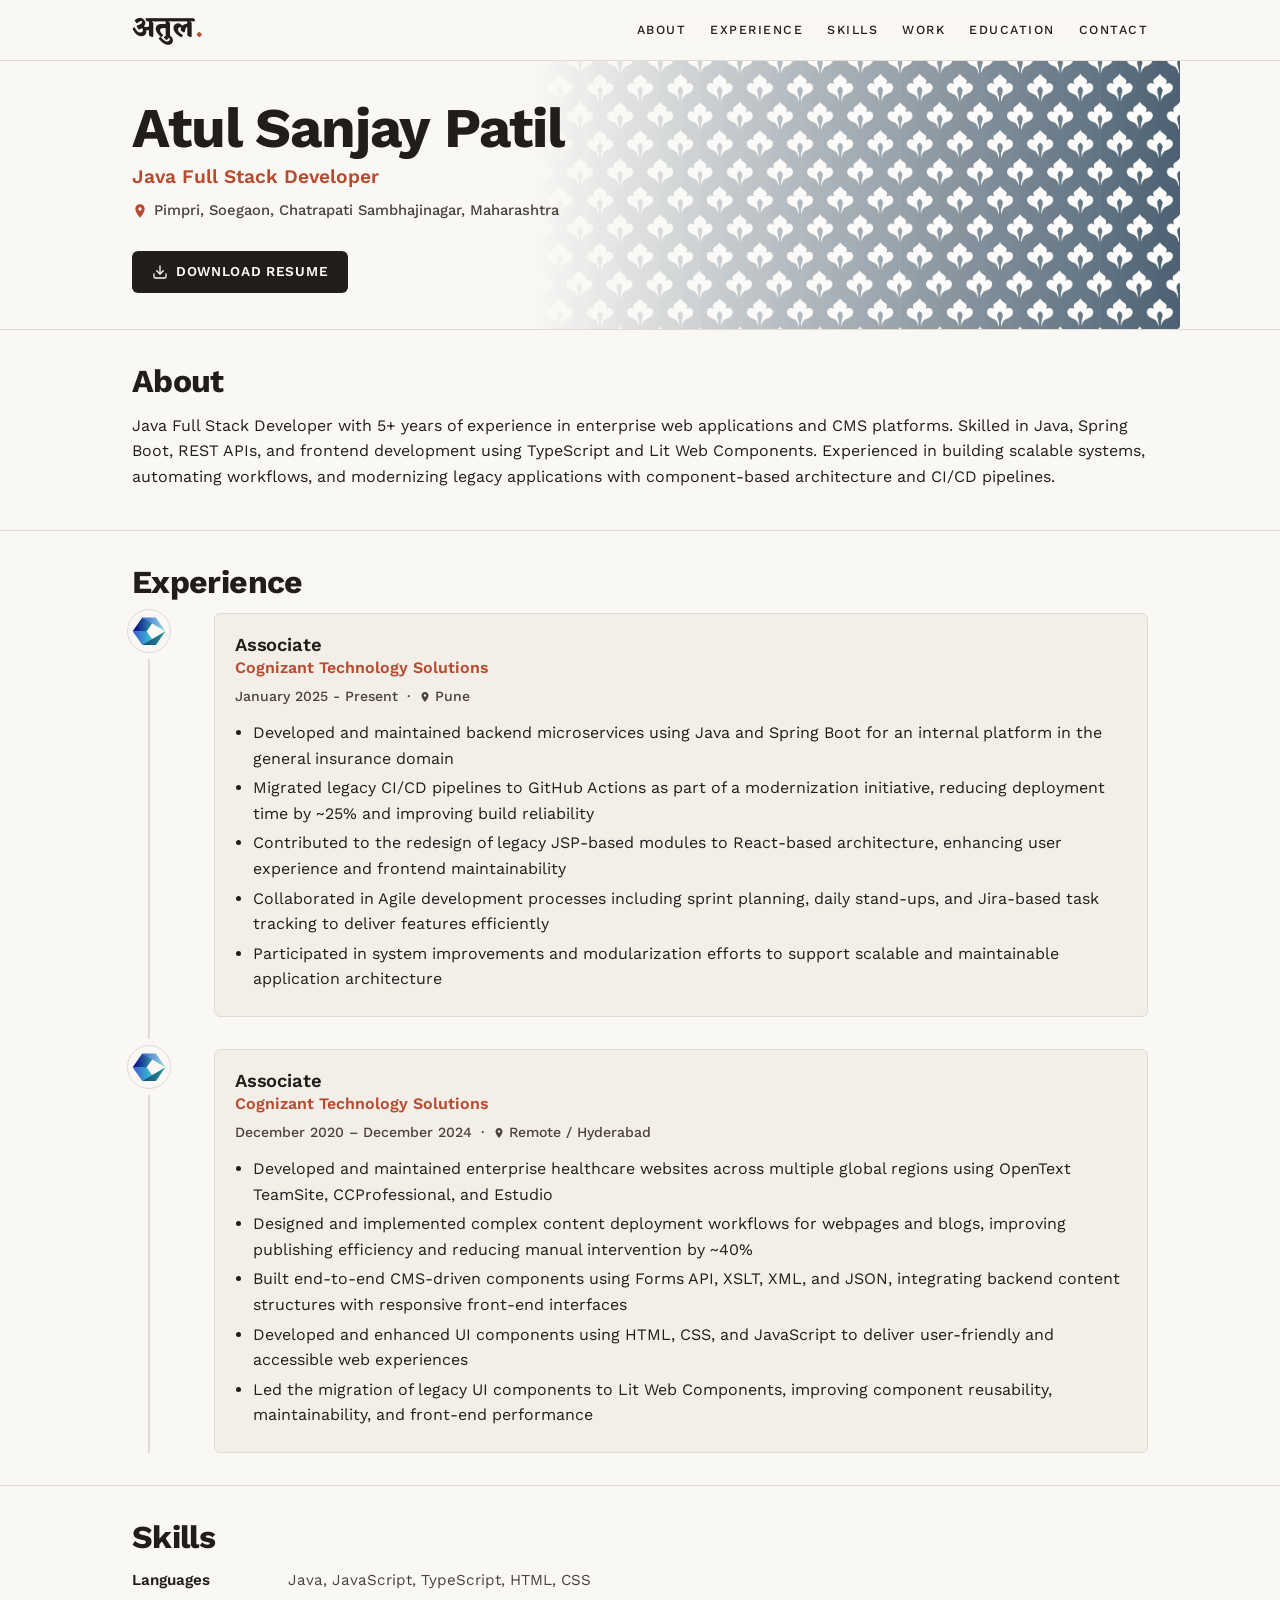
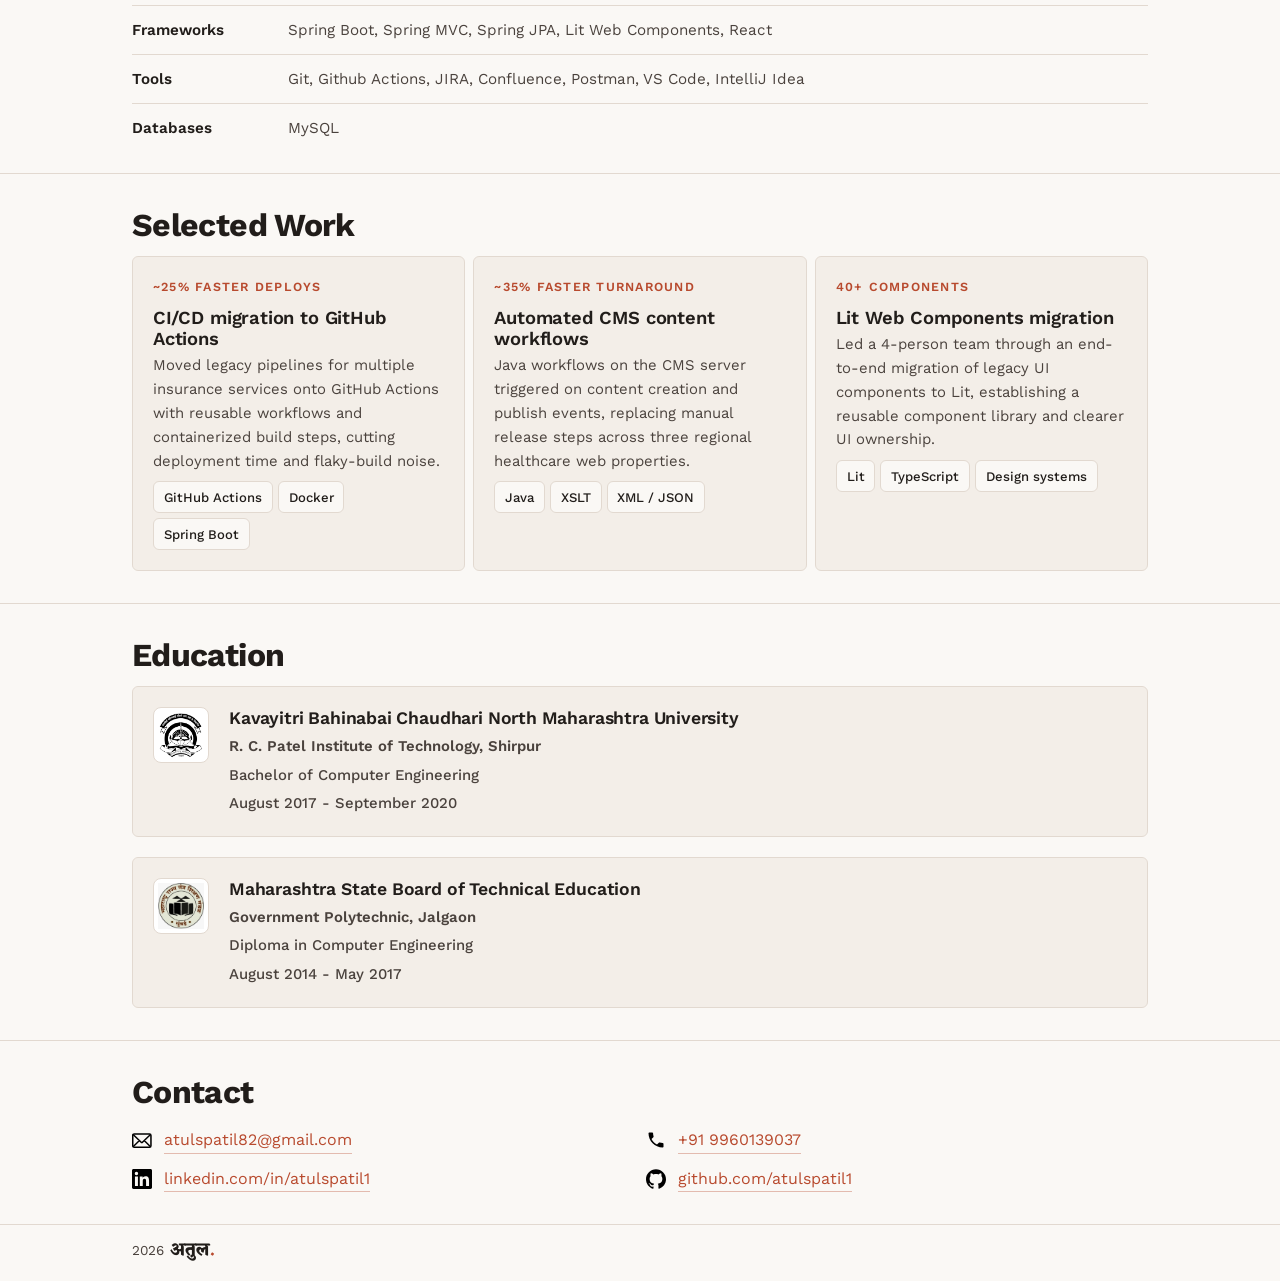
==== commit 61d6931a: "feat: experience cards heirarchy updates" ====
--- a/index.html
+++ b/index.html
@@ -109,11 +109,12 @@
                 <div class="timeline">
                     <article class="job reveal">
                         <div class="job-body card">
-                            <h3>Associate - Cognizant Technology Solutions</h3>
+                            <h3 class="job-title">Associate</h3>
+                            <p class="job-company">Cognizant Technology Solutions</p>
                             <div class="job-meta">
-                                <span class="label">January 2025 - Present</span>
-                                <span class="location-label">
-                                    <svg xmlns="http://www.w3.org/2000/svg" viewBox="0 0 24 24">
+                                <time class="job-period" datetime="2025-01">January 2025 - Present</time>
+                                <span class="job-location">
+                                    <svg xmlns="http://www.w3.org/2000/svg" viewBox="0 0 24 24" aria-hidden="true">
                                         <path
                                             d="M12 2C8.13 2 5 5.13 5 9c0 5.25 7 13 7 13s7-7.75 7-13c0-3.87-3.13-7-7-7zm0 9.5a2.5 2.5 0 1 1 0-5 2.5 2.5 0 0 1 0 5z" />
                                     </svg>
@@ -132,11 +133,12 @@
 
                     <article class="job reveal">
                         <div class="job-body card">
-                            <h3>Associate - Cognizant Technology Solutions</h3>
+                            <h3 class="job-title">Associate</h3>
+                            <p class="job-company">Cognizant Technology Solutions</p>
                             <div class="job-meta">
-                                <span class="label">December 2020 - December 2024</span>
-                                <span class="location-label">
-                                    <svg xmlns="http://www.w3.org/2000/svg" viewBox="0 0 24 24">
+                                <time class="job-period" datetime="2020-12/2024-12">December 2020 – December 2024</time>
+                                <span class="job-location">
+                                    <svg xmlns="http://www.w3.org/2000/svg" viewBox="0 0 24 24" aria-hidden="true">
                                         <path
                                             d="M12 2C8.13 2 5 5.13 5 9c0 5.25 7 13 7 13s7-7.75 7-13c0-3.87-3.13-7-7-7zm0 9.5a2.5 2.5 0 1 1 0-5 2.5 2.5 0 0 1 0 5z" />
                                     </svg>
--- a/assets/css/style.css
+++ b/assets/css/style.css
@@ -341,11 +341,52 @@
     box-shadow: 0 0 0 6px var(--base);
 }
 
+.job-title {
+    margin: 0;
+}
+
+.job-body .job-company {
+    margin: 0.2rem 0 0;
+    font-size: 1rem;
+    font-weight: 600;
+    color: var(--terracotta);
+    line-height: 1.3;
+}
+
 .job-meta {
     display: flex;
     flex-wrap: wrap;
-    gap: 0.35rem 0.75rem;
-    margin: 0.15rem 0 0.5rem;
+    align-items: center;
+    gap: 0.25rem 0;
+    margin: 0.4rem 0 0.75rem;
+}
+
+.job-period,
+.job-location {
+    font-size: 0.88rem;
+    font-weight: 500;
+    color: var(--muted);
+    letter-spacing: 0;
+    text-transform: none;
+}
+
+.job-period:not(:last-child)::after {
+    content: "·";
+    margin: 0 0.55rem;
+    color: var(--muted);
+}
+
+.job-location {
+    display: inline-flex;
+    align-items: center;
+    gap: 0.25rem;
+}
+
+.job-location svg {
+    width: 12px;
+    height: 12px;
+    fill: currentColor;
+    flex-shrink: 0;
 }
 
 
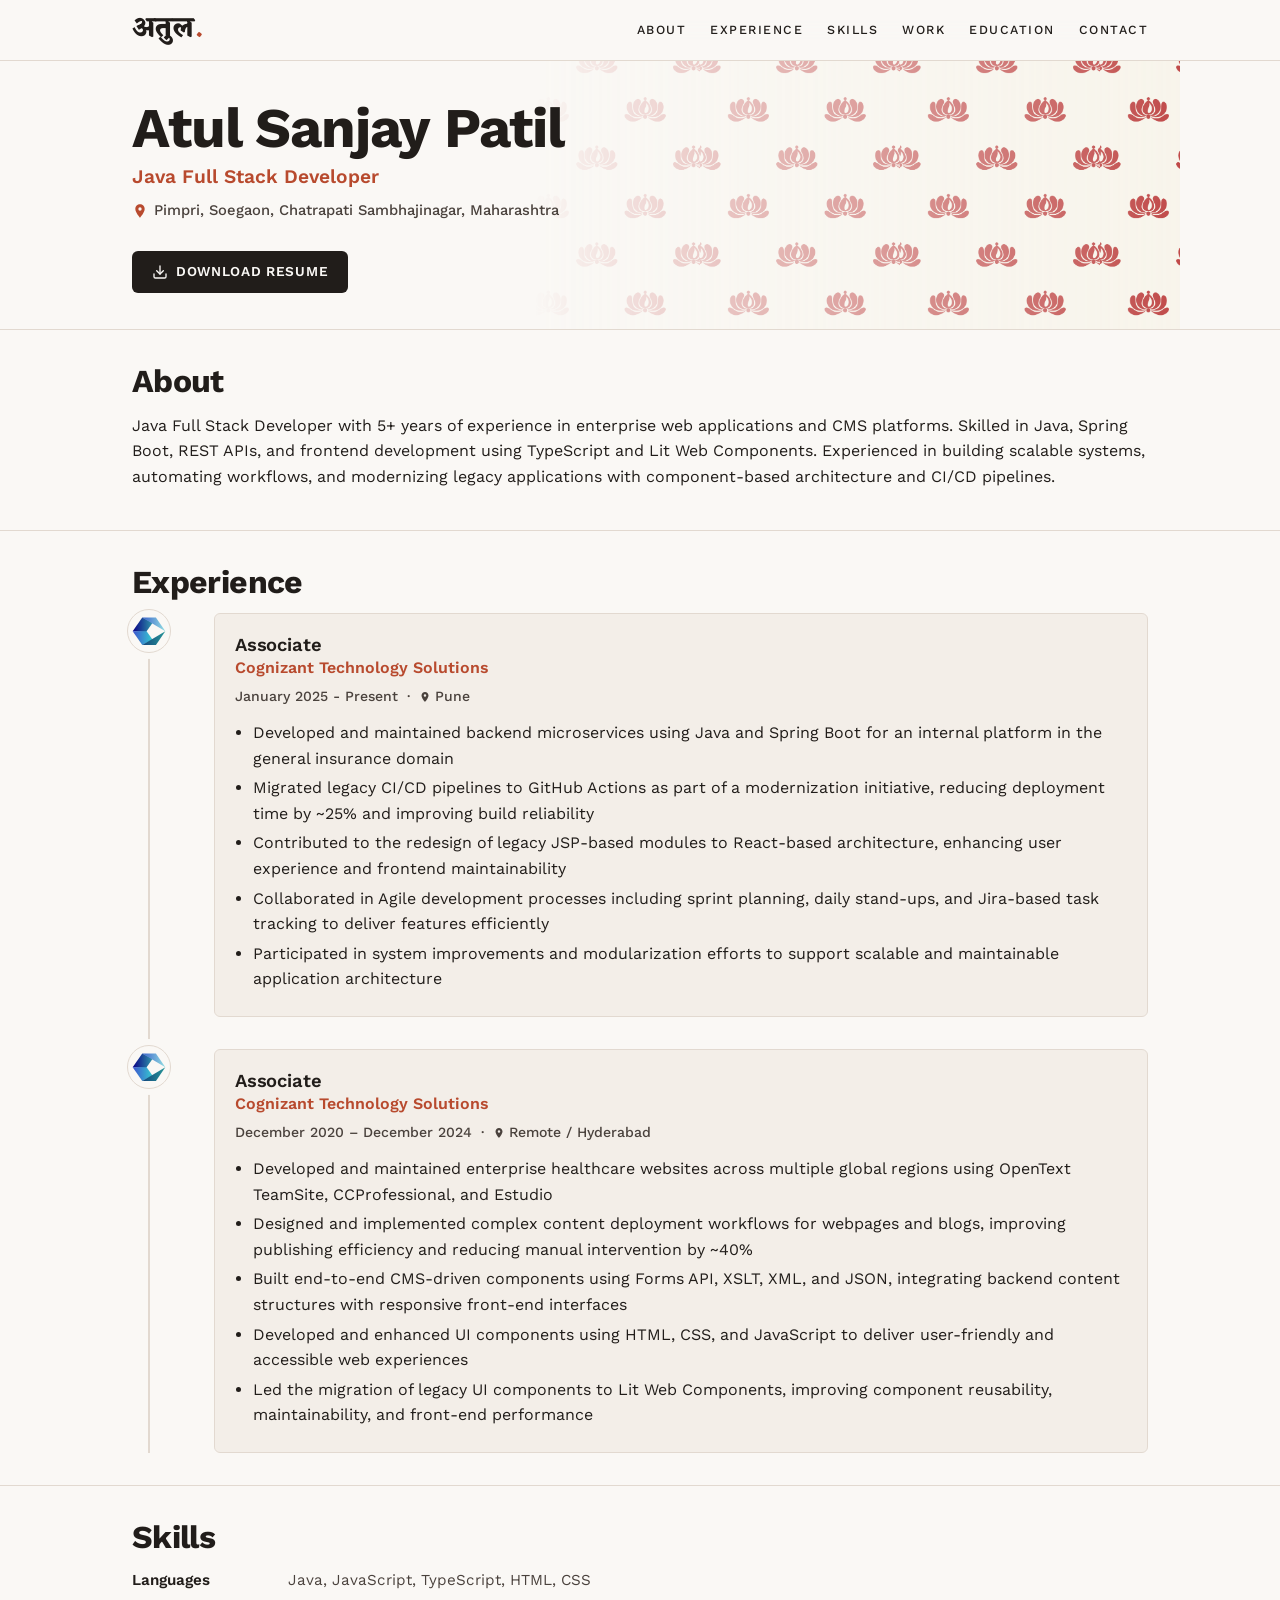
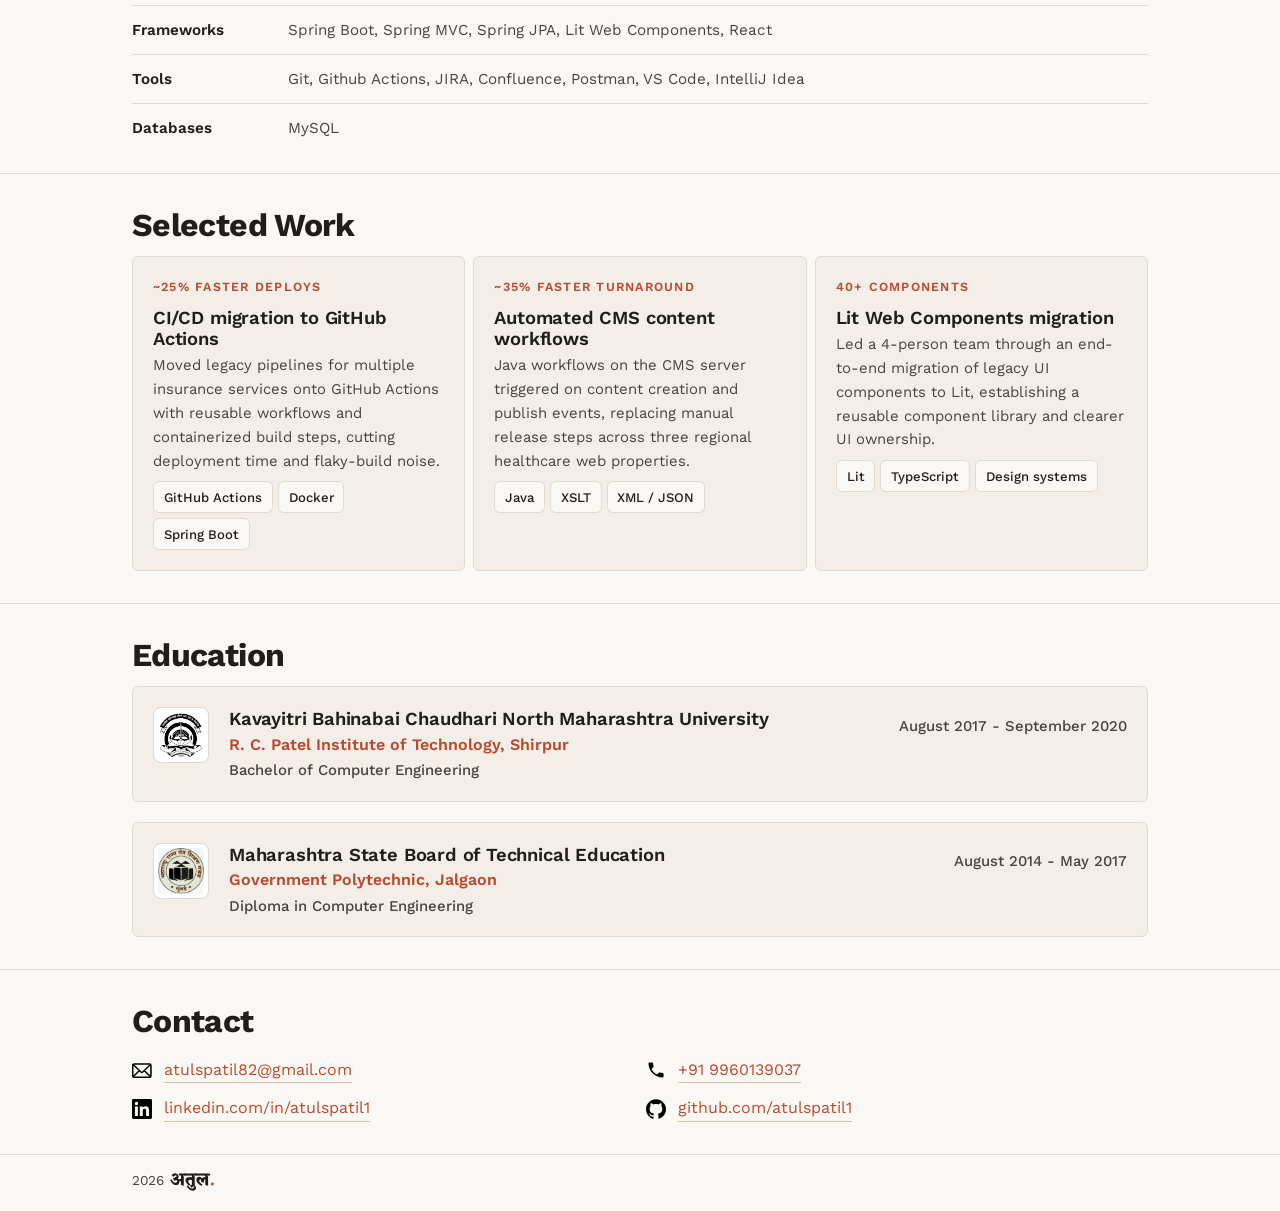
==== commit 06f64d07: "feat: education cards heirarchy updates" ====
--- a/index.html
+++ b/index.html
@@ -251,7 +251,7 @@
                                 <img src="assets/images/kbcnmu-logo.png" alt="KBCNMU Logo" />
                             </div>
                             <div class="edu-content">
-                                <h3>Kavayitri Bahinabai Chaudhari North Maharashtra University</h3>
+                                <h3 class="edu-university">Kavayitri Bahinabai Chaudhari North Maharashtra University</h3>
                                 <p class="edu-college">R. C. Patel Institute of Technology, Shirpur</p>
                                 <p class="edu-degree">Bachelor of Computer Engineering</p>
                                 <p class="edu-date">August 2017 - September 2020</p>
@@ -264,7 +264,7 @@
                                 <img src="assets/images/msbte-logo.png" alt="MSBTE Logo" />
                             </div>
                             <div class="edu-content">
-                                <h3>Maharashtra State Board of Technical Education</h3>
+                                <h3 class="edu-university">Maharashtra State Board of Technical Education</h3>
                                 <p class="edu-college">Government Polytechnic, Jalgaon</p>
                                 <p class="edu-degree">Diploma in Computer Engineering</p>
                                 <p class="edu-date">August 2014 - May 2017</p>
--- a/assets/css/style.css
+++ b/assets/css/style.css
@@ -457,32 +457,46 @@
     object-fit: contain;
 }
 
-.edu-content h3 {
-    margin: 0 0 0.15rem;
-    font-size: 1.1rem;
+.edu-content {
+    position: relative;
+    flex: 1;
+    min-width: 0;
+}
+
+.edu-content h3.edu-university {
+    margin: 0 0 0.2rem;
+    font-size: 1.15rem;
+    font-weight: 600;
     color: var(--ink);
     line-height: 1.3;
-}
-
-.edu-college {
-    font-weight: 600;
-    color: var(--ink);
-    margin-bottom: 0.25rem;
+    padding-right: 15rem;
+}
+
+.edu-content .edu-college {
+    font-weight: 600;
+    color: var(--terracotta);
+    margin: 0 0 0.15rem;
     font-size: 1rem;
+    line-height: 1.3;
 }
 
 .edu-degree {
     font-weight: 500;
-    color: var(--ink);
-    font-size: 0.95rem;
-    margin-bottom: 0.3rem;
+    color: var(--muted);
+    font-size: 0.93rem;
+    margin: 0 0 0.25rem;
+    line-height: 1.4;
 }
 
 .edu-date {
-    color: var(--terracotta);
-    font-size: 0.9rem;
+    position: absolute;
+    top: 0.15rem;
+    right: 0;
+    color: var(--muted);
+    font-size: 0.88rem;
     font-weight: 500;
     margin: 0;
+    white-space: nowrap;
 }
 
 
@@ -490,6 +504,14 @@
     .edu-item {
         flex-direction: column;
         gap: 1rem;
+    }
+
+    .edu-content h3.edu-university {
+        padding-right: 0;
+    }
+
+    .edu-date {
+        position: static;
     }
 }
 
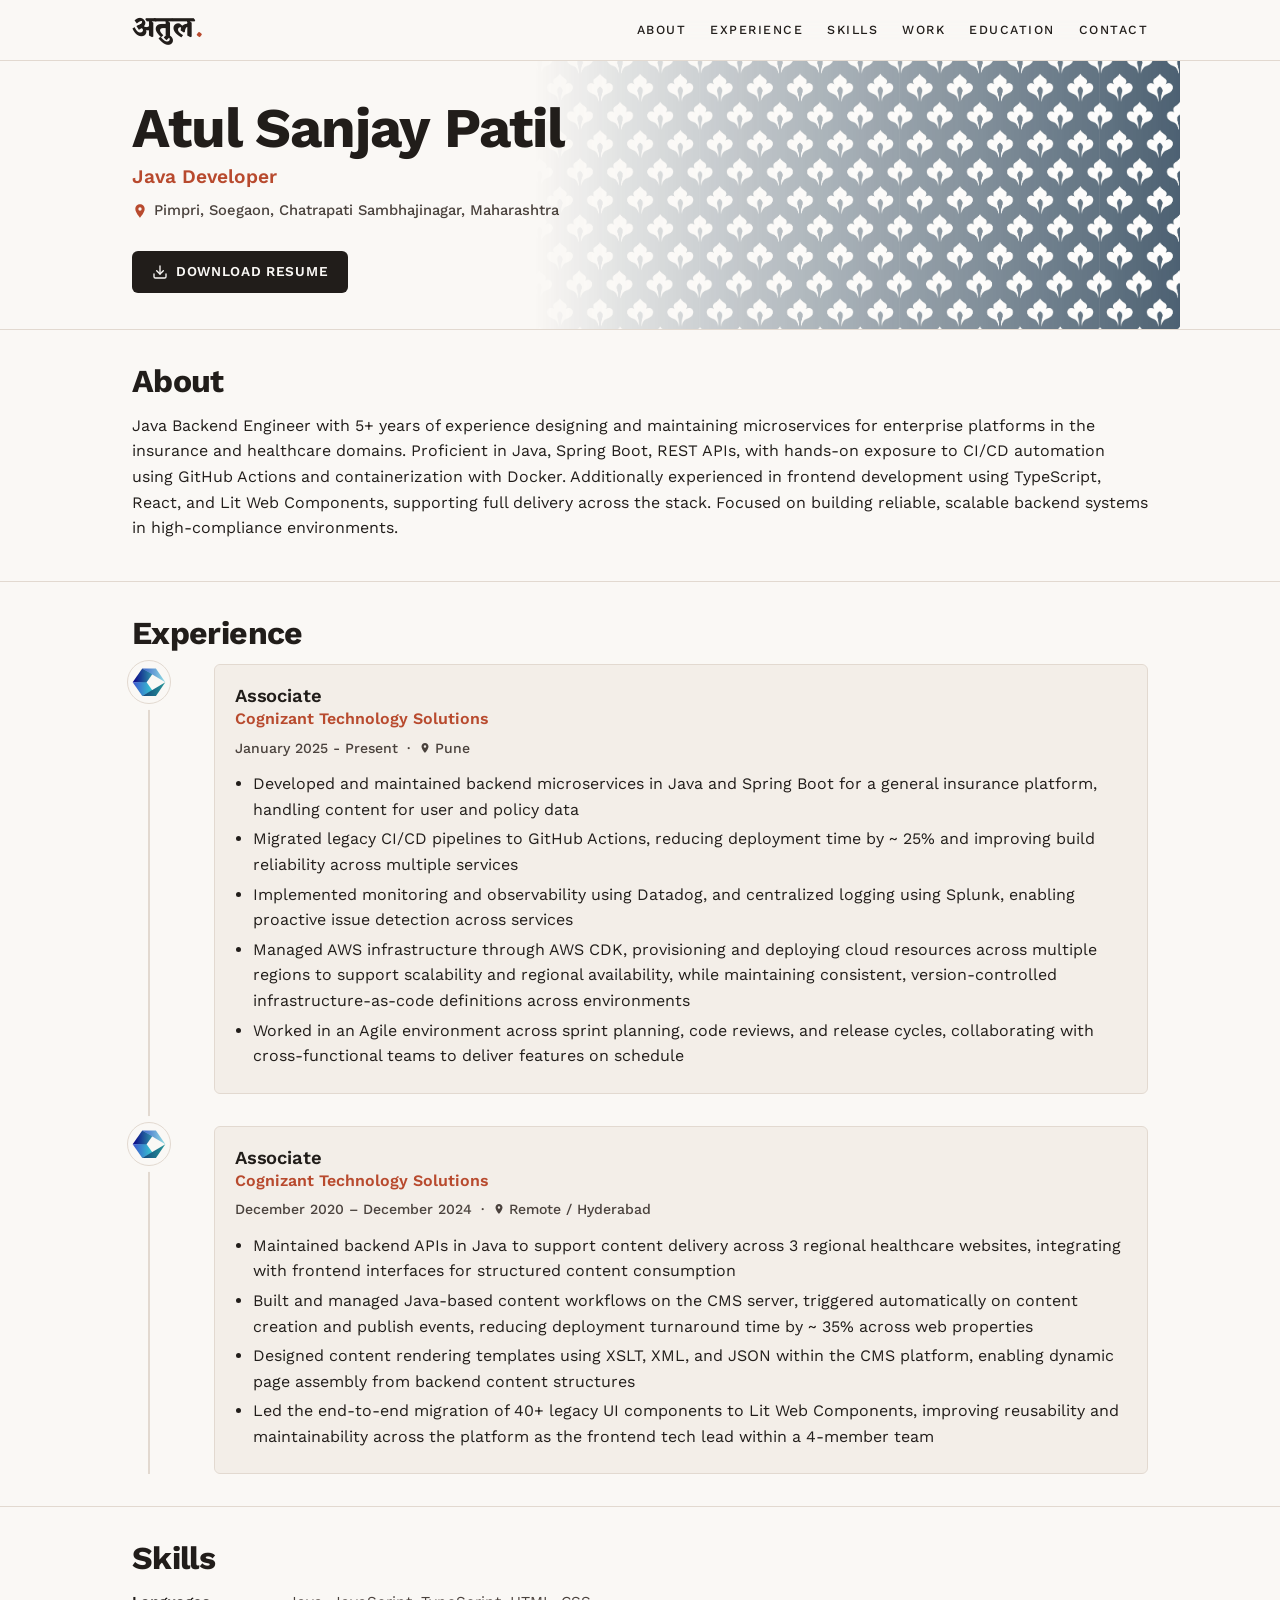
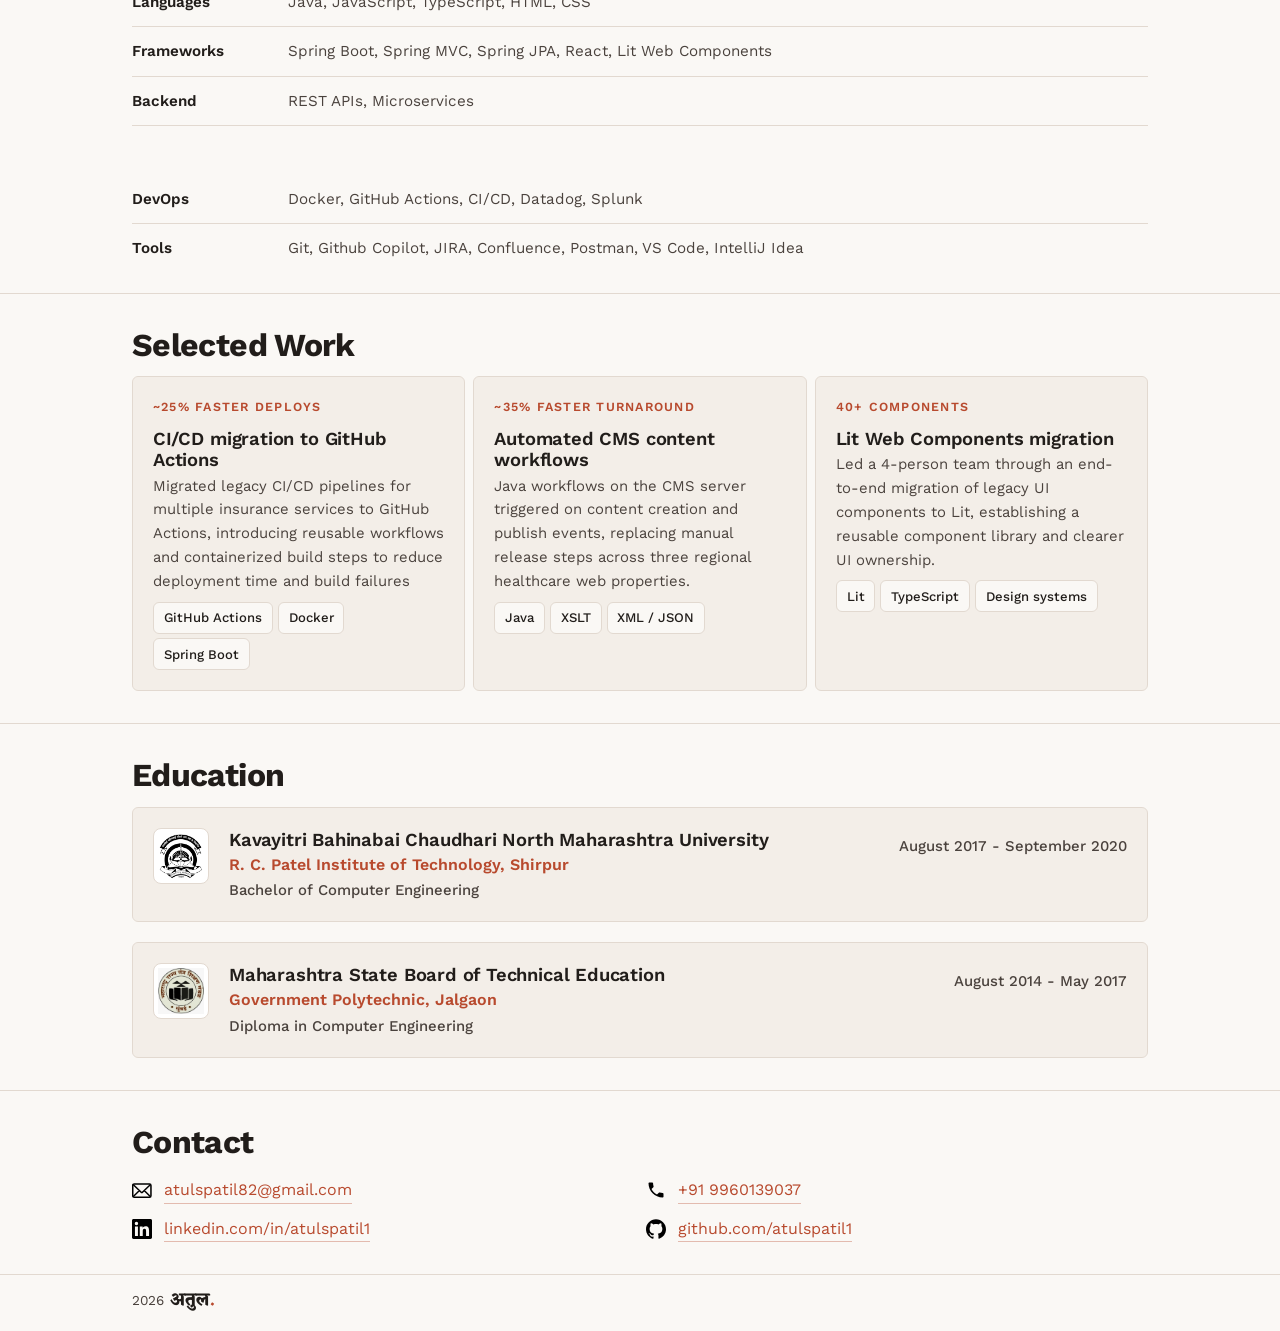
==== commit a66423cb: "refactor: content update" ====
--- a/index.html
+++ b/index.html
@@ -5,9 +5,9 @@
     <meta charset="utf-8" />
     <meta name="viewport" content="width=device-width, initial-scale=1" />
     <link rel="icon" type="image/svg+xml" href="assets/icons/favicon.svg" />
-    <title>Atul Sanjay Patil - Java Full Stack Developer</title>
-    <meta name="description" content="Portfolio of Atul Sanjay Patil, a Java Full Stack Developer with 5+ years of experience." />
-    <meta property="og:title" content="Atul Sanjay Patil - Java Full Stack Developer" />
+    <title>Atul Sanjay Patil - Java Developer</title>
+    <meta name="description" content="Portfolio of Atul Sanjay Patil, a Java Developer with 5+ years of experience." />
+    <meta property="og:title" content="Atul Sanjay Patil - Java Developer" />
     <meta property="og:description" content="Java, Spring Boot microservices, REST APIs and CI/CD automation for high-compliance enterprise platforms." />
     <meta property="og:type" content="website" />
     <link rel="canonical" href="https://atulspatil1.github.io/portfolio/" />
@@ -19,7 +19,7 @@
             "@context": "https://schema.org",
             "@type": "Person",
             "name": "Atul Sanjay Patil",
-            "jobTitle": "Java Full Stack Developer",
+            "jobTitle": "Java Developer",
             "email": "mailto:atulspatil82@gmail.com",
             "telephone": "+91-9960139037",
             "sameAs": [
@@ -34,7 +34,7 @@
 <body>
     <header class="site-header">
         <div class="wrap nav-inner">
-            <a class="brand" href="#top">अतुल<span>.</span></a>
+            <a class="brand" href="#">अतुल<span>.</span></a>
             <button class="mobile-menu-toggle" aria-expanded="false" aria-controls="primary-navigation"
                 aria-label="Toggle navigation">
                 <svg class="icon-menu" width="24" height="24" viewBox="0 0 24 24" fill="none" stroke="currentColor"
@@ -66,7 +66,7 @@
             <div class="hero-bg"></div>
             <div class="wrap">
                 <h1 class="reveal">Atul Sanjay Patil</h1>
-                <p class="hero-title reveal">Java Full Stack Developer</p>
+                <p class="hero-title reveal">Java Developer</p>
                 <p class="hero-location reveal">
                     <svg xmlns="http://www.w3.org/2000/svg" viewBox="0 0 24 24">
                         <path
@@ -95,7 +95,7 @@
                     <h2>About</h2>
                 </div>
                 <div class="about-text reveal">
-                    <p>Java Full Stack Developer with 5+ years of experience in enterprise web applications and CMS platforms. Skilled in Java, Spring Boot, REST APIs, and frontend development using TypeScript and Lit Web Components. Experienced in building scalable systems, automating workflows, and modernizing legacy applications with component-based architecture and CI/CD pipelines.</p>
+                    <p>Java Backend Engineer with 5+ years of experience designing and maintaining microservices for enterprise platforms in the insurance and healthcare domains. Proficient in Java, Spring Boot, REST APIs, with hands-on exposure to CI/CD automation using GitHub Actions and containerization with Docker. Additionally experienced in frontend development using TypeScript, React, and Lit Web Components, supporting full delivery across the stack. Focused on building reliable, scalable backend systems in high-compliance environments.</p>
                 </div>
             </div>
         </section>
@@ -122,11 +122,11 @@
                                 </span>
                             </div>
                             <ul>
-                                <li>Developed and maintained backend microservices using Java and Spring Boot for an internal platform in the general insurance domain</li>
-                                <li>Migrated legacy CI/CD pipelines to GitHub Actions as part of a modernization initiative, reducing deployment time by ~25% and improving build reliability</li>
-                                <li>Contributed to the redesign of legacy JSP-based modules to React-based architecture, enhancing user experience and frontend maintainability</li>
-                                <li>Collaborated in Agile development processes including sprint planning, daily stand-ups, and Jira-based task tracking to deliver features efficiently</li>
-                                <li>Participated in system improvements and modularization efforts to support scalable and maintainable application architecture</li>
+                                <li>Developed and maintained backend microservices in Java and Spring Boot for a general insurance platform, handling content for user and policy data</li>
+                                <li>Migrated legacy CI/CD pipelines to GitHub Actions, reducing deployment time by ~ 25% and improving build reliability across multiple services</li>
+                                <li>Implemented monitoring and observability using Datadog, and centralized logging using Splunk, enabling proactive issue detection across services</li>
+                                <li>Managed AWS infrastructure through AWS CDK, provisioning and deploying cloud resources across multiple regions to support scalability and regional availability, while maintaining consistent, version-controlled infrastructure-as-code definitions across environments</li>
+                                <li>Worked in an Agile environment across sprint planning, code reviews, and release cycles, collaborating with cross-functional teams to deliver features on schedule</li>
                             </ul>
                         </div>
                     </article>
@@ -146,11 +146,10 @@
                                 </span>
                             </div>
                             <ul>
-                                <li>Developed and maintained enterprise healthcare websites across multiple global regions using OpenText TeamSite, CCProfessional, and Estudio</li>
-                                <li>Designed and implemented complex content deployment workflows for webpages and blogs, improving publishing efficiency and reducing manual intervention by ~40%</li>
-                                <li>Built end-to-end CMS-driven components using Forms API, XSLT, XML, and JSON, integrating backend content structures with responsive front-end interfaces</li>
-                                <li>Developed and enhanced UI components using HTML, CSS, and JavaScript to deliver user-friendly and accessible web experiences</li>
-                                <li>Led the migration of legacy UI components to Lit Web Components, improving component reusability, maintainability, and front-end performance</li>
+                                <li>Maintained backend APIs in Java to support content delivery across 3 regional healthcare websites, integrating with frontend interfaces for structured content consumption</li>
+                                <li>Built and managed Java-based content workflows on the CMS server, triggered automatically on content creation and publish events, reducing deployment turnaround time by ~ 35% across web properties</li>
+                                <li>Designed content rendering templates using XSLT, XML, and JSON within the CMS platform, enabling dynamic page assembly from backend content structures</li>
+                                <li>Led the end-to-end migration of 40+ legacy UI components to Lit Web Components, improving reusability and maintainability across the platform as the frontend tech lead within a 4-member team</li>
                             </ul>
                         </div>
                     </article>
@@ -171,16 +170,25 @@
                     </div>
                     <div class="skill-row reveal">
                         <dt>Frameworks</dt>
-                        <dd>Spring Boot, Spring MVC, Spring JPA, Lit Web Components, React</dd>
-                    </div>
-                    <div class="skill-row reveal">
-                        <dt>Tools</dt>
-                        <dd>Git, Github Actions, JIRA, Confluence, Postman, VS Code, IntelliJ Idea</dd>
+                        <dd>Spring Boot, Spring MVC, Spring JPA, React, Lit Web Components</dd>
+                    </div>
+                    <div class="skill-row reveal">
+                        <dt>Backend</dt>
+                        <dd>REST APIs, Microservices</dd>
                     </div>
                     <div class="skill-row reveal">
                         <dt>Databases</dt>
                         <dd>MySQL</dd>
                     </div>
+                    <div class="skill-row reveal">
+                        <dt>DevOps</dt>
+                        <dd>Docker, GitHub Actions, CI/CD, Datadog, Splunk</dd>
+                    </div>
+                    <div class="skill-row reveal">
+                        <dt>Tools</dt>
+                        <dd>Git, Github Copilot, JIRA, Confluence, Postman, VS Code, IntelliJ Idea</dd>
+                    </div>
+                    
                 </dl>
             </div>
         </section>
@@ -198,7 +206,7 @@
                                 <span class="project-impact">~25% faster deploys</span>
                             </div>
                             <h3>CI/CD migration to GitHub Actions</h3>
-                            <p>Moved legacy pipelines for multiple insurance services onto GitHub Actions with reusable workflows and containerized build steps, cutting deployment time and flaky-build noise.</p>
+                            <p>Migrated legacy CI/CD pipelines for multiple insurance services to GitHub Actions, introducing reusable workflows and containerized build steps to reduce deployment time and build failures</p>
                             <div class="chips">
                                 <span class="chip">GitHub Actions</span>
                                 <span class="chip">Docker</span>
@@ -305,7 +313,7 @@
 
     <footer>
         <div class="wrap" style="display: flex; align-items: center; gap: 0.35rem;">
-            <span id="year">2026</span> <span class="brand" style="font-size: 1.1rem;">अतुल<span>.</span></span>
+            <span id="year">2026</span> <a class="brand" href="#" style="font-size: 1.1rem;">अतुल<span>.</span></a>
         </div>
     </footer>
 
